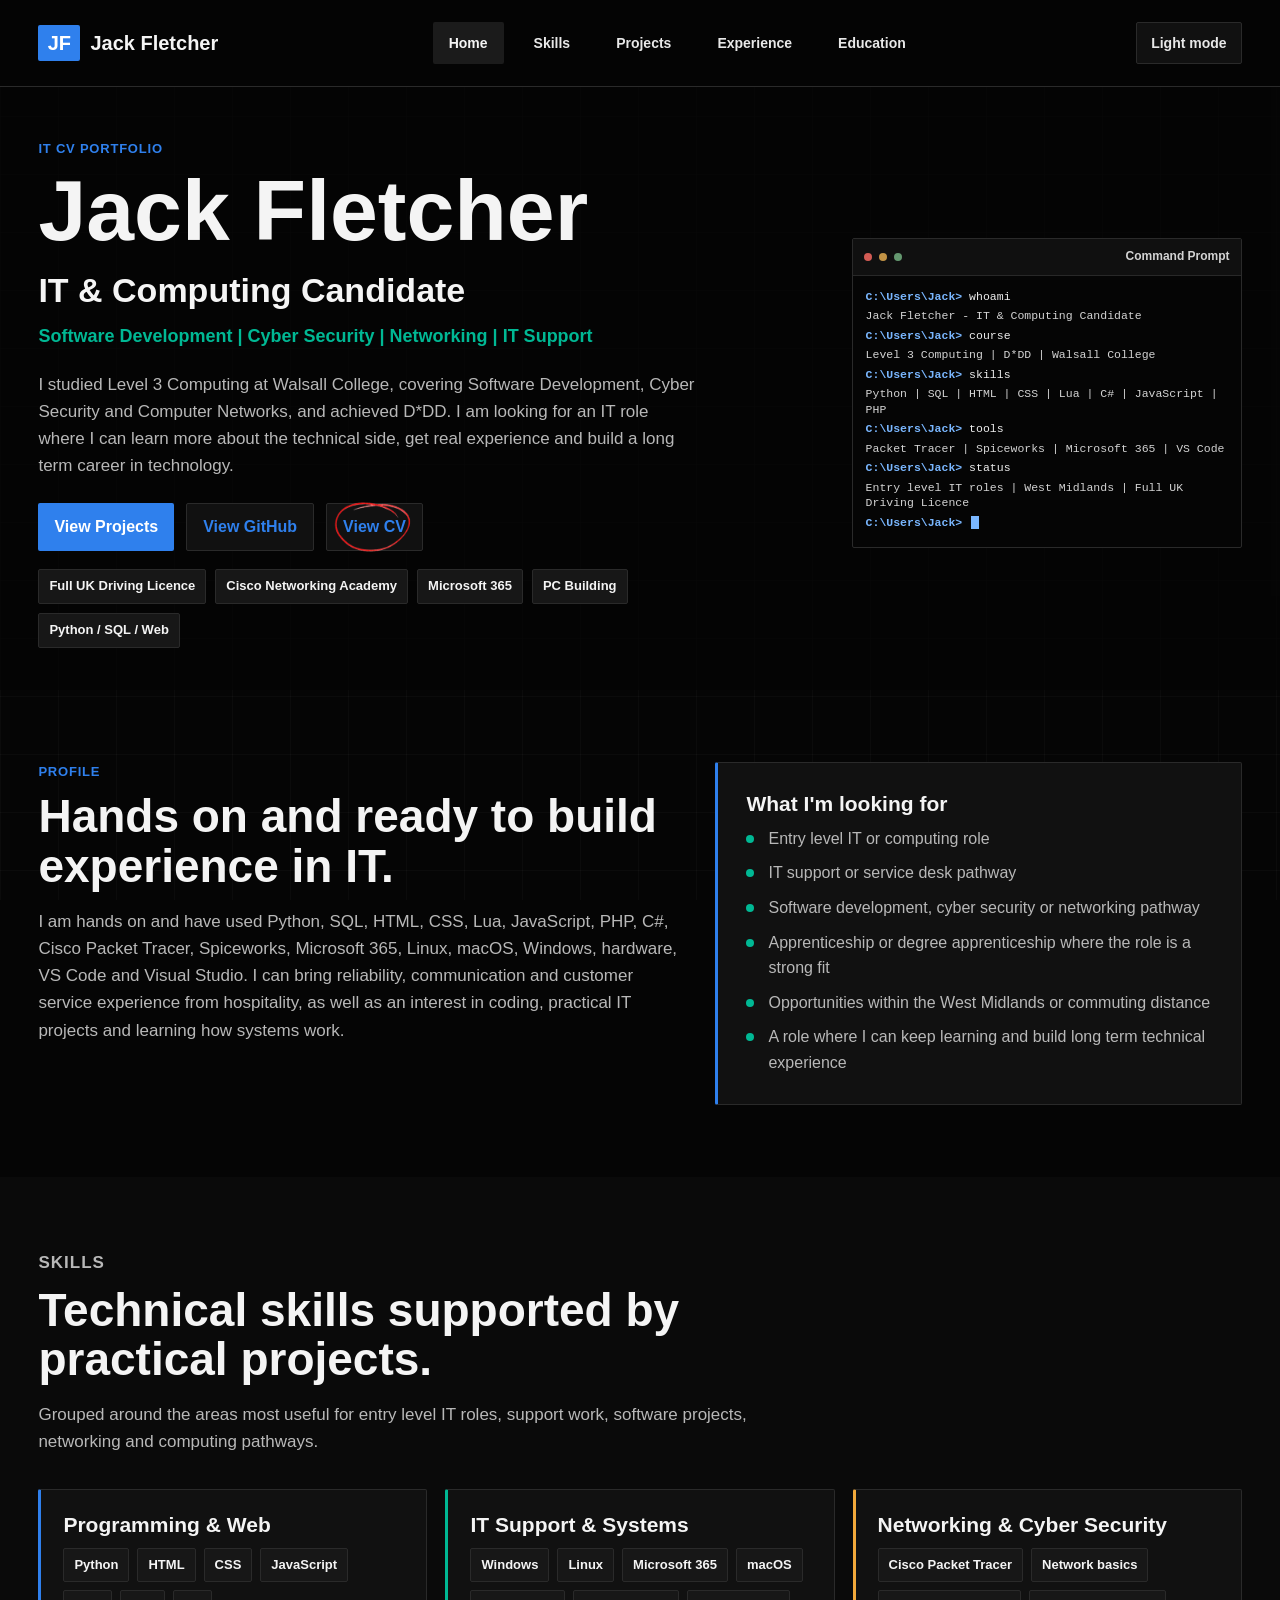
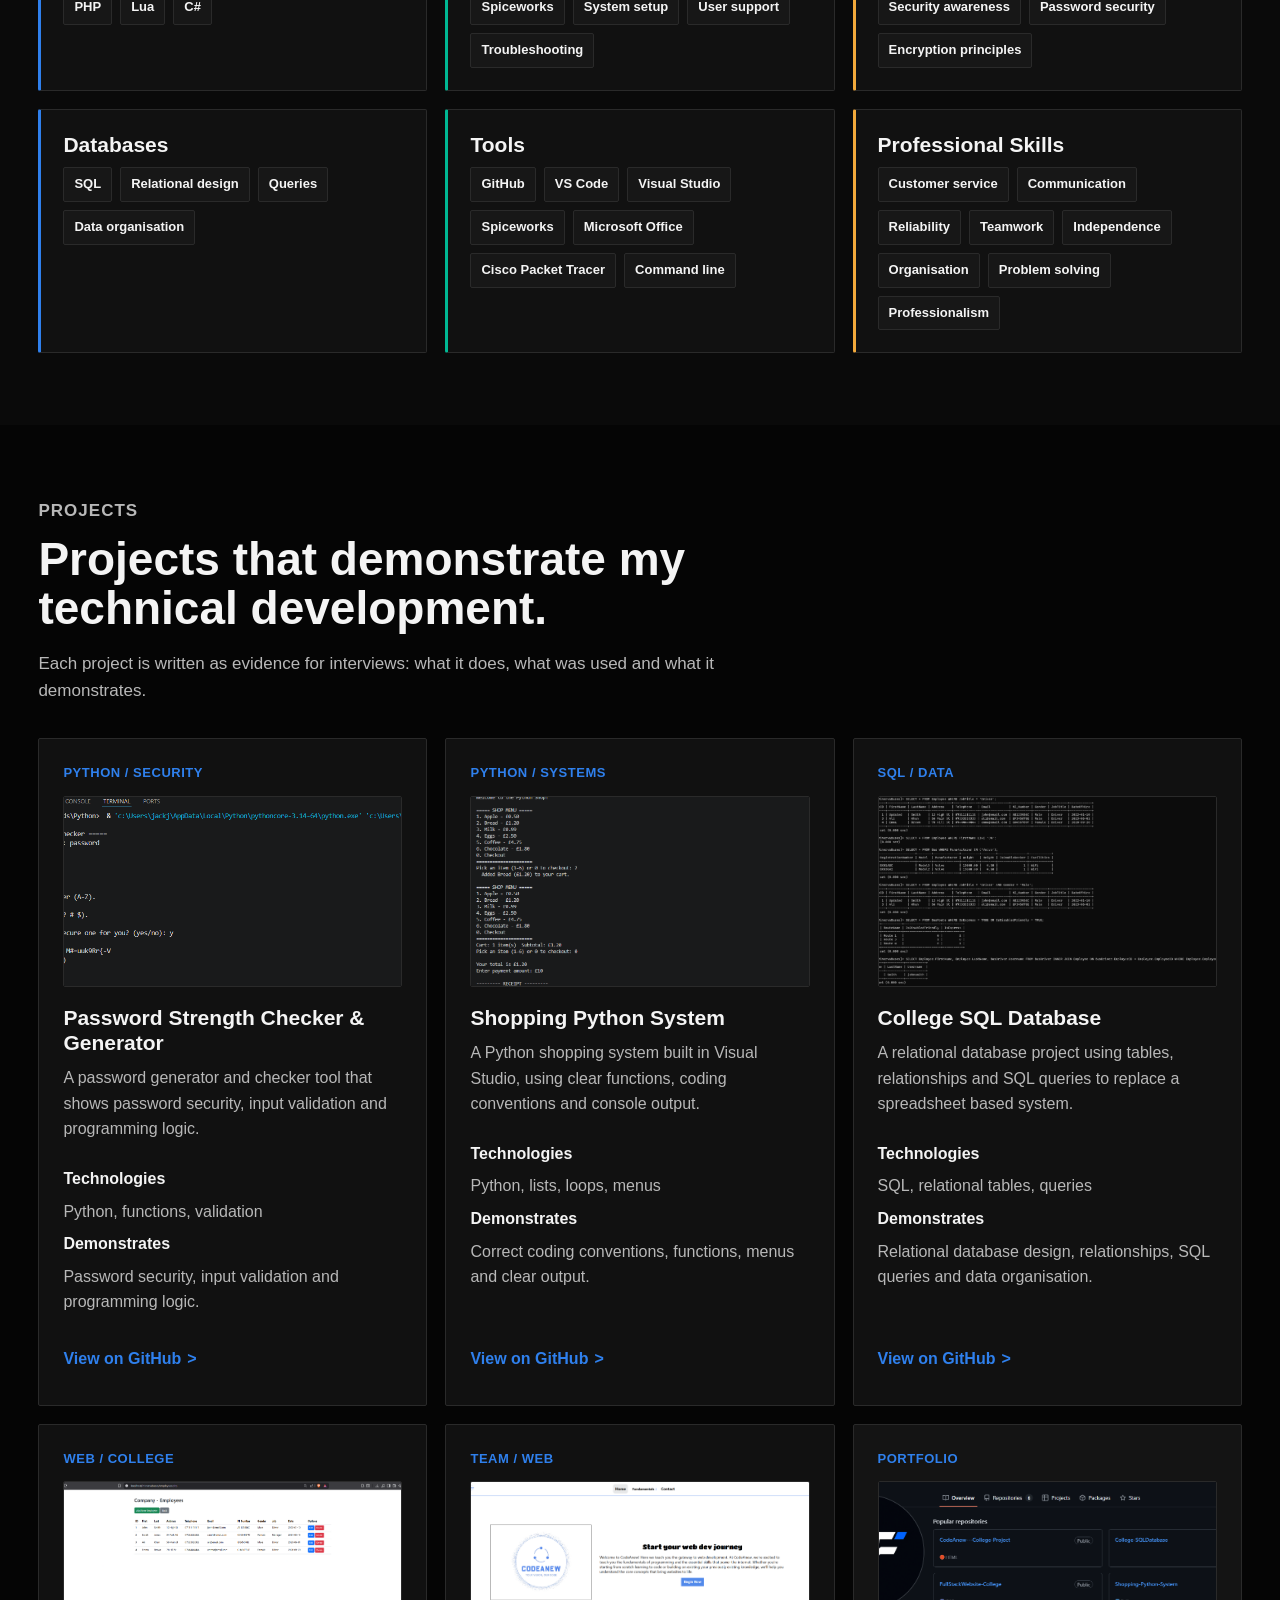
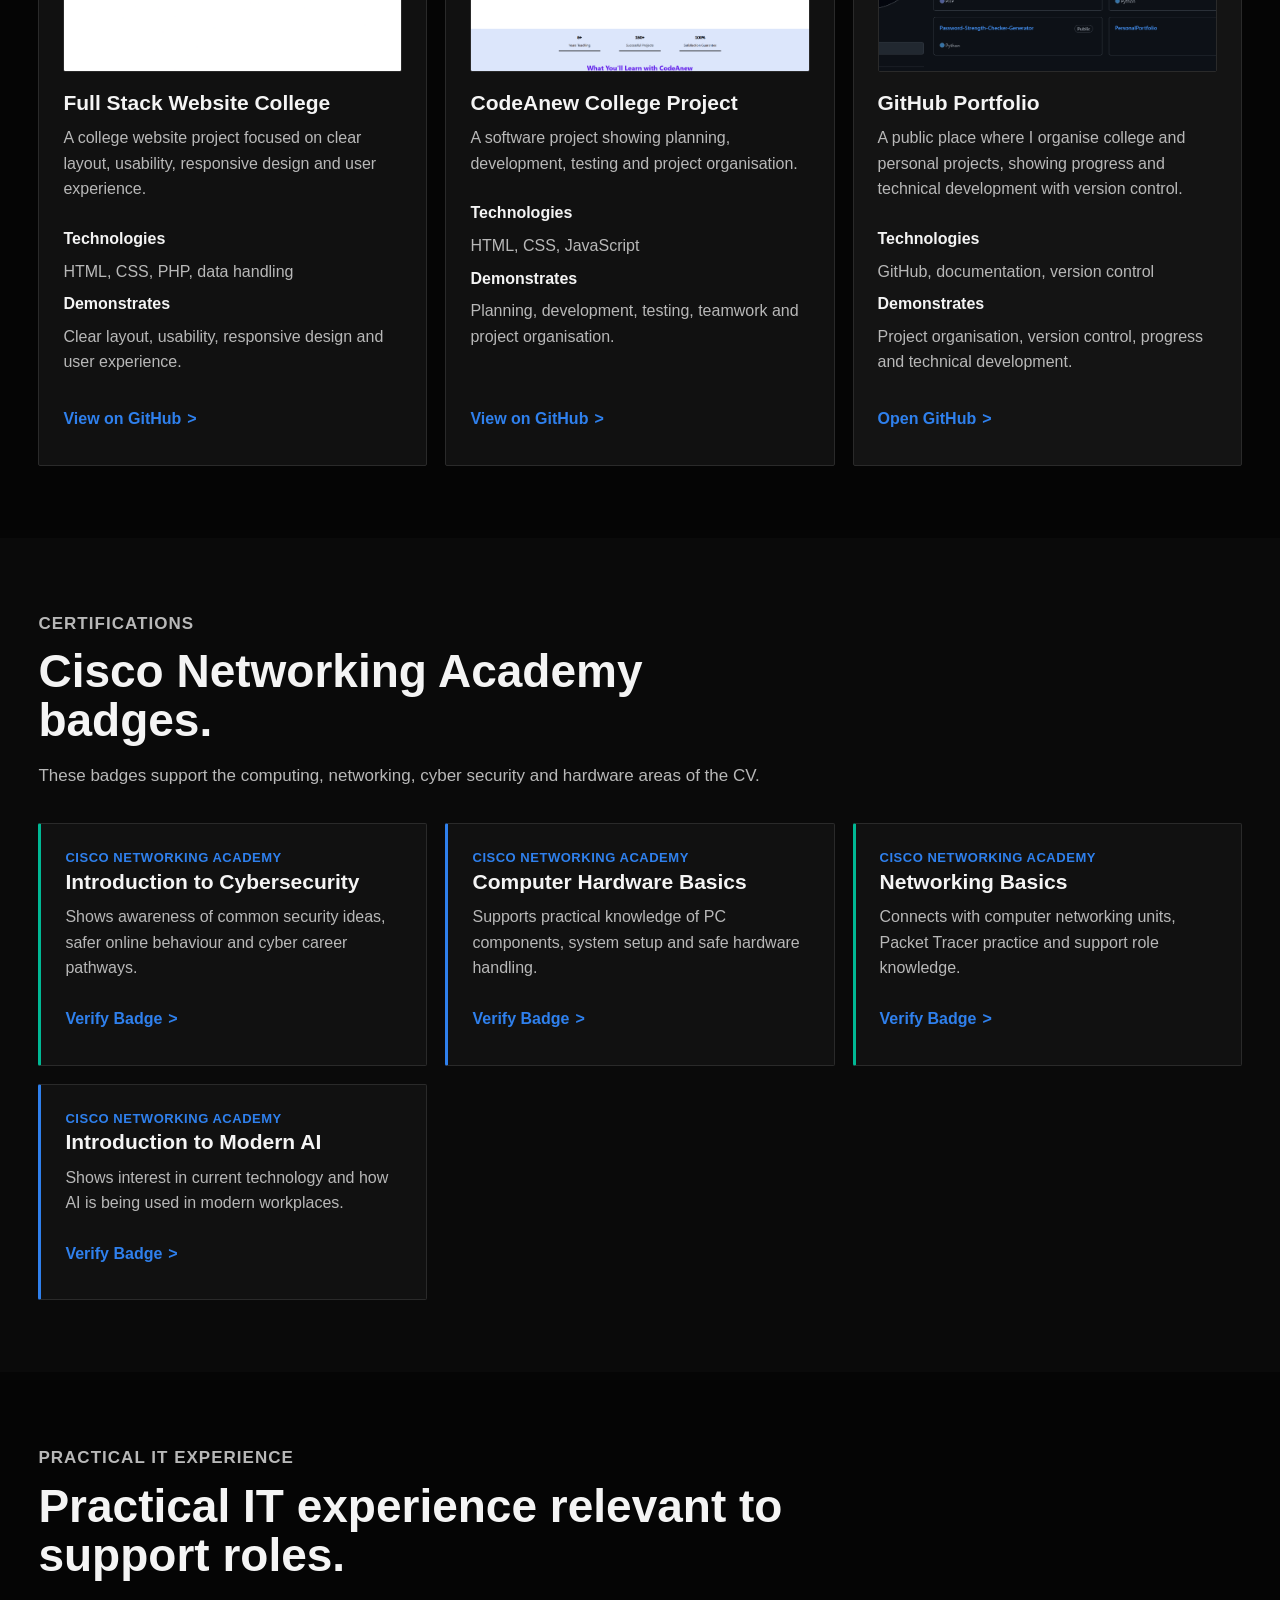
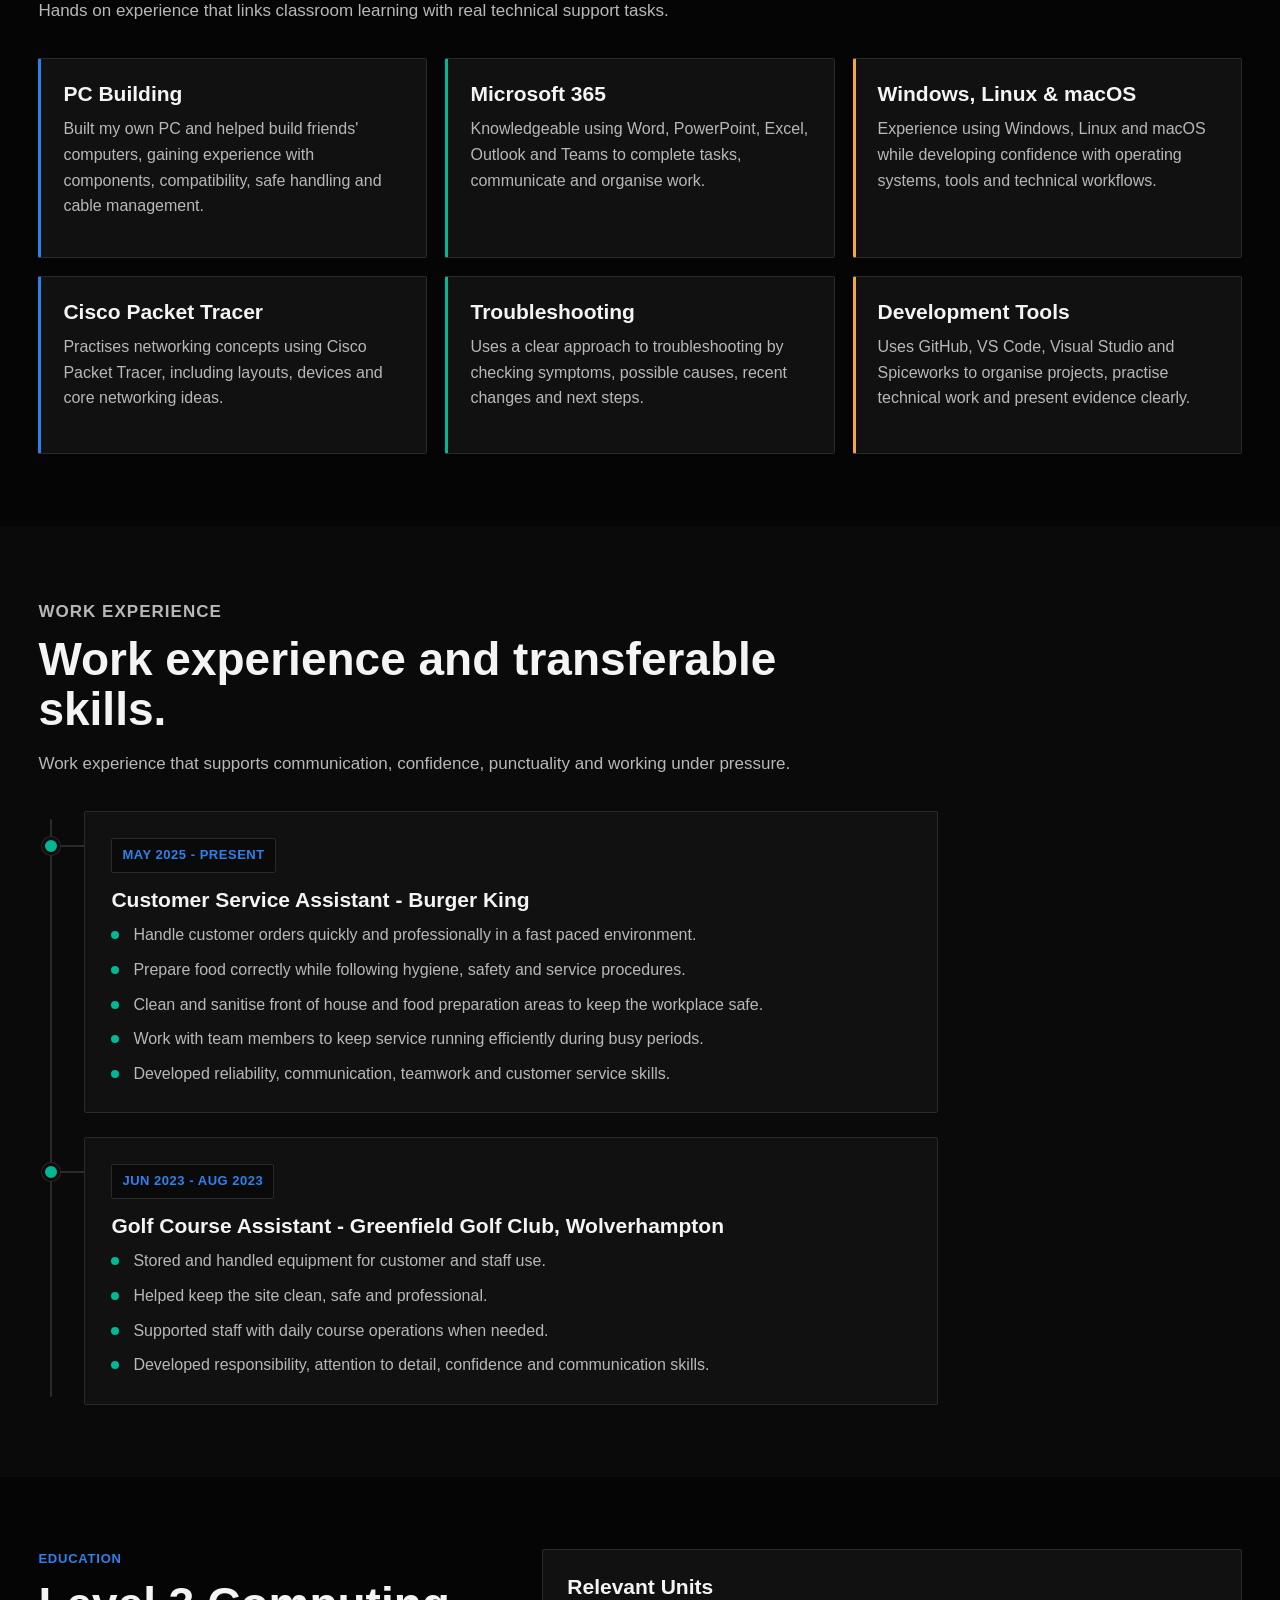
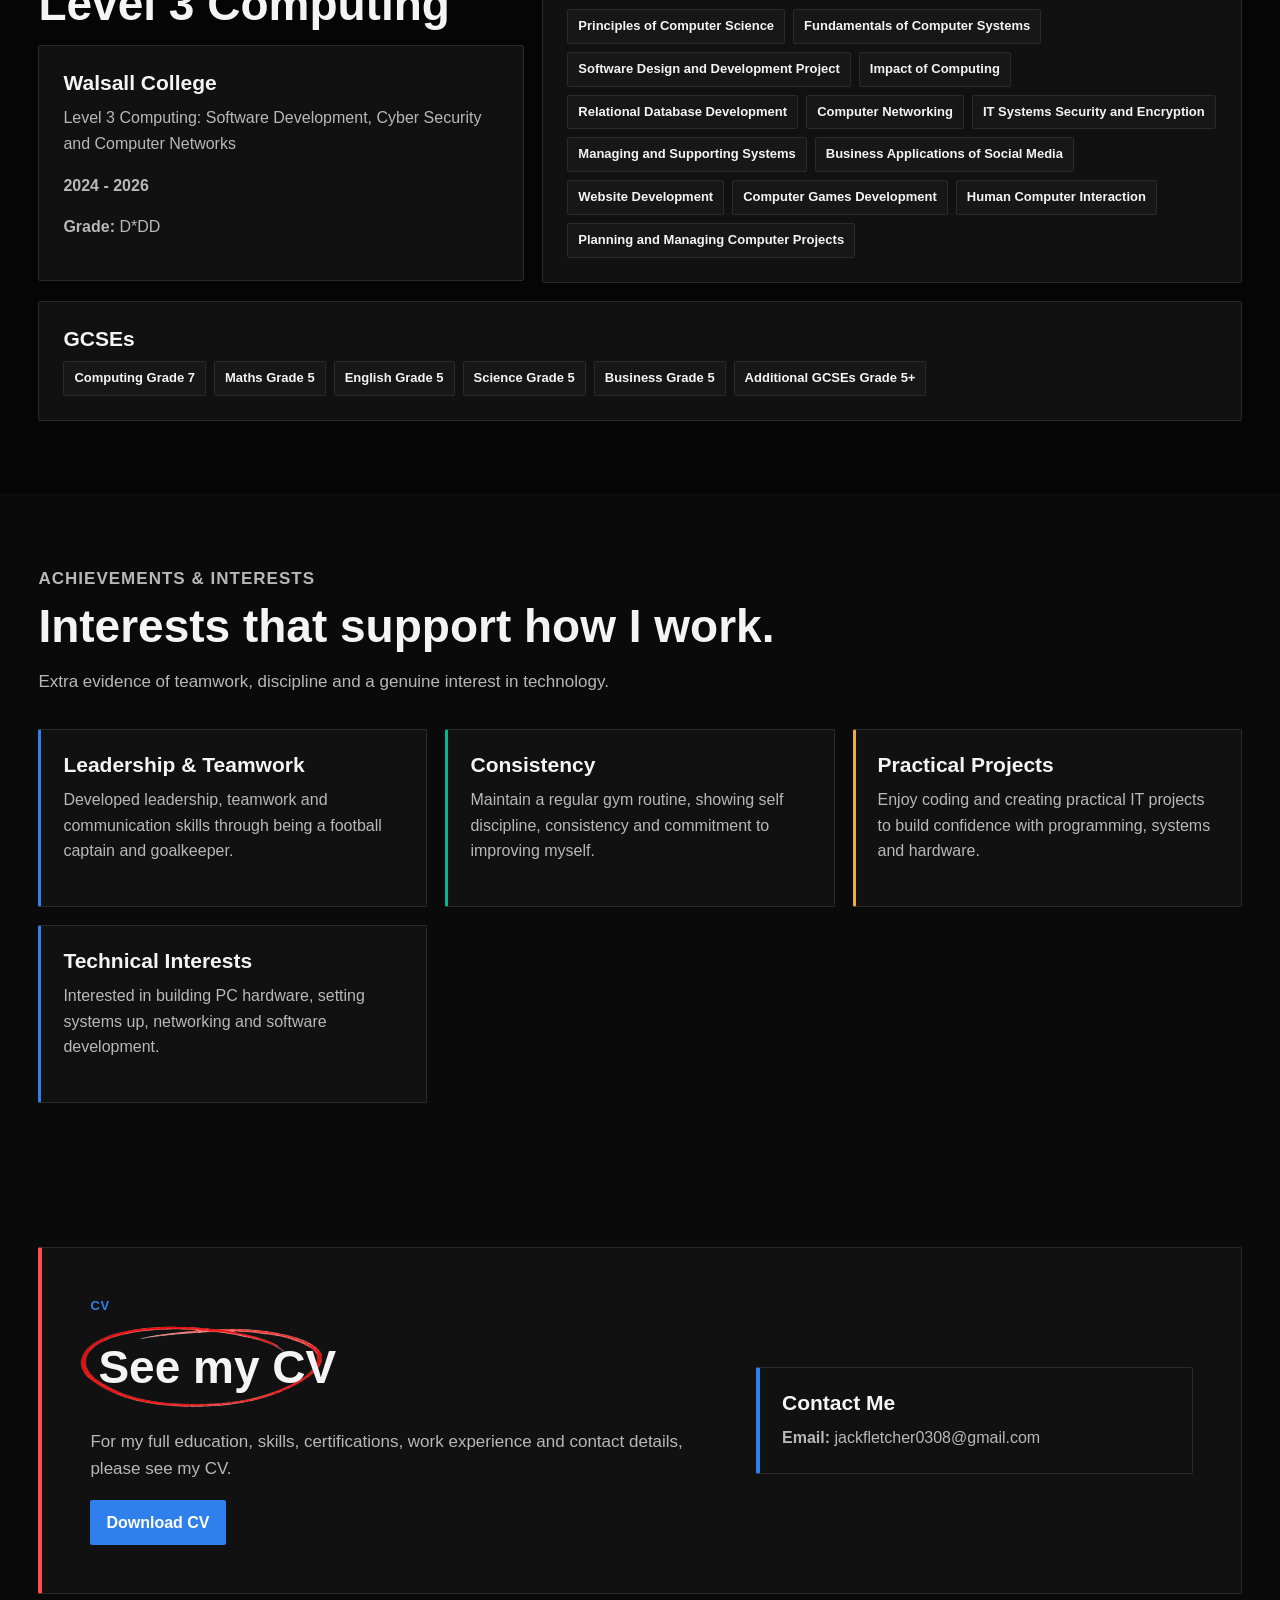
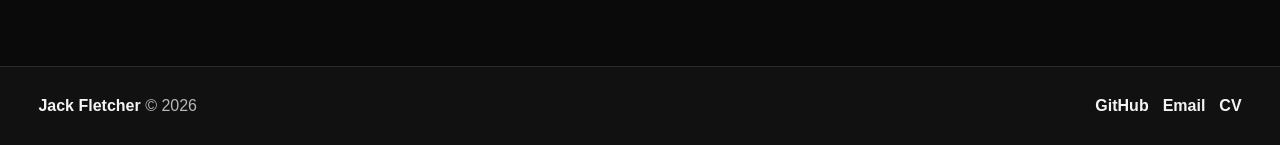
==== index.html @ ea963c99 "Add files via upload" ====
<!DOCTYPE html>
<html lang="en">

<head>
  <meta charset="UTF-8">
  <meta name="viewport" content="width=device-width, initial-scale=1.0">
  <title>Jack Fletcher | IT Portfolio</title>
  <meta name="description" content="Jack Fletcher's IT and computing portfolio for entry level IT, software development, cyber security, networking and support roles.">
  <meta name="author" content="Jack Fletcher">
  <link rel="canonical" href="https://jjackfletcher.github.io/portfolio/">
  <meta property="og:title" content="Jack Fletcher | IT Portfolio">
  <meta property="og:description" content="A clean IT portfolio for a Level 3 Computing student based near Walsall.">
  <meta property="og:type" content="website">
  <link rel="icon" href="assets/images/favicon.svg" type="image/svg+xml">
  <link rel="stylesheet" href="style.css?v=48">
</head>

<body>
  <header class="site-header">
    <div class="nav-shell">
      <a class="site-logo" href="#home" aria-label="Jack Fletcher portfolio home">
        <span class="logo-mark">JF</span>
        <span>Jack Fletcher</span>
      </a>

      <nav class="site-nav" aria-label="Main navigation">
        <ul id="nav-menu">
          <li><a href="#home">Home</a></li>
          <li><a href="#skills">Skills</a></li>
          <li><a href="#projects">Projects</a></li>
          <li><a href="#experience">Experience</a></li>
          <li><a href="#education">Education</a></li>
        </ul>
      </nav>

      <div class="nav-actions">
        <button class="theme-toggle" id="theme-button" type="button" aria-label="Switch to light mode">Light mode</button>
      </div>

      <button class="nav-toggle" id="mobile-button" type="button" aria-label="Open navigation menu" aria-controls="nav-menu" aria-expanded="false">
        <span></span>
        <span></span>
        <span></span>
      </button>
    </div>
  </header>

  <main>
    <section class="hero-section section-pad" id="home">
      <div class="page-shell hero-grid">
        <div class="hero-copy">
          <p class="eyebrow">IT CV Portfolio</p>
          <h1>Jack Fletcher</h1>
          <p class="hero-subtitle">IT & Computing Candidate</p>
          <p class="hero-line">Software Development | Cyber Security | Networking | IT Support</p>
          <p class="hero-intro">I studied Level 3 Computing at Walsall College, covering Software Development, Cyber Security and Computer Networks, and achieved D*DD. I am looking for an IT role where I can learn more about the technical side, get real experience and build a long term career in technology.</p>

          <div class="hero-actions" aria-label="Portfolio actions">
            <a class="primary-button" href="#projects">View Projects</a>
            <a class="secondary-button" href="https://github.com/jjackfletcher" target="_blank" rel="noopener noreferrer">View GitHub</a>
            <a class="secondary-button cv-hero-button" href="#cv">
              <span>View CV</span>
              <img class="cv-button-circle" src="assets/images/redcircleforcv.png" alt="" aria-hidden="true">
            </a>
          </div>

          <div class="hero-badges" aria-label="Key strengths">
            <span>Full UK Driving Licence</span>
            <span>Cisco Networking Academy</span>
            <span>Microsoft 365</span>
            <span>PC Building</span>
            <span>Python / SQL / Web</span>
          </div>
        </div>

        <aside class="terminal-card" aria-label="Command prompt profile summary">
          <div class="terminal-top">
            <span class="terminal-dot red"></span>
            <span class="terminal-dot amber"></span>
            <span class="terminal-dot green"></span>
            <span class="terminal-title">Command Prompt</span>
          </div>
          <div class="terminal-body">
            <p><span>C:\Users\Jack&gt;</span> whoami</p>
            <p class="terminal-output">Jack Fletcher - IT & Computing Candidate</p>
            <p><span>C:\Users\Jack&gt;</span> course</p>
            <p class="terminal-output">Level 3 Computing | D*DD | Walsall College</p>
            <p><span>C:\Users\Jack&gt;</span> skills</p>
            <p class="terminal-output">Python | SQL | HTML | CSS | Lua | C# | JavaScript | PHP</p>
            <p><span>C:\Users\Jack&gt;</span> tools</p>
            <p class="terminal-output">Packet Tracer | Spiceworks | Microsoft 365 | VS Code</p>
            <p><span>C:\Users\Jack&gt;</span> status</p>
            <p class="terminal-output">Entry level IT roles | West Midlands | Full UK Driving Licence</p>
            <p class="terminal-ready"><span>C:\Users\Jack&gt;</span> <i aria-hidden="true"></i></p>
          </div>
        </aside>
      </div>
    </section>

    <section class="section-pad" id="about">
      <div class="page-shell two-column">
        <div>
          <p class="section-kicker">Profile</p>
          <h2>Hands on and ready to build experience in IT.</h2>
          <p class="section-text">I am hands on and have used Python, SQL, HTML, CSS, Lua, JavaScript, PHP, C#, Cisco Packet Tracer, Spiceworks, Microsoft 365, Linux, macOS, Windows, hardware, VS Code and Visual Studio. I can bring reliability, communication and customer service experience from hospitality, as well as an interest in coding, practical IT projects and learning how systems work.</p>
        </div>

        <article class="feature-card">
          <h3>What I'm looking for</h3>
          <ul class="clean-list">
            <li>Entry level IT or computing role</li>
            <li>IT support or service desk pathway</li>
            <li>Software development, cyber security or networking pathway</li>
            <li>Apprenticeship or degree apprenticeship where the role is a strong fit</li>
            <li>Opportunities within the West Midlands or commuting distance</li>
            <li>A role where I can keep learning and build long term technical experience</li>
          </ul>
        </article>
      </div>
    </section>

    <section class="section-pad soft-section" id="skills">
      <div class="page-shell">
        <div class="section-heading">
          <p class="section-kicker">Skills</p>
          <h2>Technical skills supported by practical projects.</h2>
          <p>Grouped around the areas most useful for entry level IT roles, support work, software projects, networking and computing pathways.</p>
        </div>

        <div class="skills-grid">
          <article class="skill-card">
            <h3>Programming & Web</h3>
            <div class="chip-list">
              <span>Python</span>
              <span>HTML</span>
              <span>CSS</span>
              <span>JavaScript</span>
              <span>PHP</span>
              <span>Lua</span>
              <span>C#</span>
            </div>
          </article>

          <article class="skill-card">
            <h3>IT Support & Systems</h3>
            <div class="chip-list">
              <span>Windows</span>
              <span>Linux</span>
              <span>Microsoft 365</span>
              <span>macOS</span>
              <span>Spiceworks</span>
              <span>System setup</span>
              <span>User support</span>
              <span>Troubleshooting</span>
            </div>
          </article>

          <article class="skill-card">
            <h3>Networking & Cyber Security</h3>
            <div class="chip-list">
              <span>Cisco Packet Tracer</span>
              <span>Network basics</span>
              <span>Security awareness</span>
              <span>Password security</span>
              <span>Encryption principles</span>
            </div>
          </article>

          <article class="skill-card">
            <h3>Databases</h3>
            <div class="chip-list">
              <span>SQL</span>
              <span>Relational design</span>
              <span>Queries</span>
              <span>Data organisation</span>
            </div>
          </article>

          <article class="skill-card">
            <h3>Tools</h3>
            <div class="chip-list">
              <span>GitHub</span>
              <span>VS Code</span>
              <span>Visual Studio</span>
              <span>Spiceworks</span>
              <span>Microsoft Office</span>
              <span>Cisco Packet Tracer</span>
              <span>Command line</span>
            </div>
          </article>

          <article class="skill-card">
            <h3>Professional Skills</h3>
            <div class="chip-list">
              <span>Customer service</span>
              <span>Communication</span>
              <span>Reliability</span>
              <span>Teamwork</span>
              <span>Independence</span>
              <span>Organisation</span>
              <span>Problem solving</span>
              <span>Professionalism</span>
            </div>
          </article>
        </div>
      </div>
    </section>

    <section class="section-pad" id="projects">
      <div class="page-shell">
        <div class="section-heading">
          <p class="section-kicker">Projects</p>
          <h2>Projects that demonstrate my technical development.</h2>
          <p>Each project is written as evidence for interviews: what it does, what was used and what it demonstrates.</p>
        </div>

        <div class="projects-grid">
          <article class="project-card">
            <span class="project-tag">Python / Security</span>
            <div class="project-screenshot">
              <img src="assets/images/PythonPassword.png" alt="Screenshot of the password strength checker project" loading="lazy">
            </div>
            <h3>Password Strength Checker & Generator</h3>
            <p>A password generator and checker tool that shows password security, input validation and programming logic.</p>
            <dl>
              <dt>Technologies</dt>
              <dd>Python, functions, validation</dd>
              <dt>Demonstrates</dt>
              <dd>Password security, input validation and programming logic.</dd>
            </dl>
            <a class="text-button" href="https://github.com/jjackfletcher/Password-Strength-Checker-Generator" target="_blank" rel="noopener noreferrer">View on GitHub</a>
          </article>

          <article class="project-card">
            <span class="project-tag">Python / Systems</span>
            <div class="project-screenshot">
              <img src="assets/images/PythonShop.png" alt="Screenshot of the shopping Python system project" loading="lazy">
            </div>
            <h3>Shopping Python System</h3>
            <p>A Python shopping system built in Visual Studio, using clear functions, coding conventions and console output.</p>
            <dl>
              <dt>Technologies</dt>
              <dd>Python, lists, loops, menus</dd>
              <dt>Demonstrates</dt>
              <dd>Correct coding conventions, functions, menus and clear output.</dd>
            </dl>
            <a class="text-button" href="https://github.com/jjackfletcher/Shopping-Python-System" target="_blank" rel="noopener noreferrer">View on GitHub</a>
          </article>

          <article class="project-card">
            <span class="project-tag">SQL / Data</span>
            <div class="project-screenshot">
              <img src="assets/images/SQL.png" alt="Screenshot of the college SQL database project" loading="lazy">
            </div>
            <h3>College SQL Database</h3>
            <p>A relational database project using tables, relationships and SQL queries to replace a spreadsheet based system.</p>
            <dl>
              <dt>Technologies</dt>
              <dd>SQL, relational tables, queries</dd>
              <dt>Demonstrates</dt>
              <dd>Relational database design, relationships, SQL queries and data organisation.</dd>
            </dl>
            <a class="text-button" href="https://github.com/jjackfletcher/College-SQLDatabase" target="_blank" rel="noopener noreferrer">View on GitHub</a>
          </article>

          <article class="project-card">
            <span class="project-tag">Web / College</span>
            <div class="project-screenshot">
              <img src="assets/images/FullStack.png" alt="Screenshot of the full stack college website project" loading="lazy">
            </div>
            <h3>Full Stack Website College</h3>
            <p>A college website project focused on clear layout, usability, responsive design and user experience.</p>
            <dl>
              <dt>Technologies</dt>
              <dd>HTML, CSS, PHP, data handling</dd>
              <dt>Demonstrates</dt>
              <dd>Clear layout, usability, responsive design and user experience.</dd>
            </dl>
            <a class="text-button" href="https://github.com/jjackfletcher/FullStackWebsite-College" target="_blank" rel="noopener noreferrer">View on GitHub</a>
          </article>

          <article class="project-card">
            <span class="project-tag">Team / Web</span>
            <div class="project-screenshot">
              <img src="assets/images/Codeanew.png" alt="Screenshot of the CodeAnew college project" loading="lazy">
            </div>
            <h3>CodeAnew College Project</h3>
            <p>A software project showing planning, development, testing and project organisation.</p>
            <dl>
              <dt>Technologies</dt>
              <dd>HTML, CSS, JavaScript</dd>
              <dt>Demonstrates</dt>
              <dd>Planning, development, testing, teamwork and project organisation.</dd>
            </dl>
            <a class="text-button" href="https://github.com/jjackfletcher/CodeAnew---College-Project" target="_blank" rel="noopener noreferrer">View on GitHub</a>
          </article>

          <article class="project-card highlight-card">
            <span class="project-tag">Portfolio</span>
            <div class="project-screenshot">
              <img src="assets/images/Github.png" alt="Screenshot of the GitHub portfolio" loading="lazy">
            </div>
            <h3>GitHub Portfolio</h3>
            <p>A public place where I organise college and personal projects, showing progress and technical development with version control.</p>
            <dl>
              <dt>Technologies</dt>
              <dd>GitHub, documentation, version control</dd>
              <dt>Demonstrates</dt>
              <dd>Project organisation, version control, progress and technical development.</dd>
            </dl>
            <a class="text-button" href="https://github.com/jjackfletcher" target="_blank" rel="noopener noreferrer">Open GitHub</a>
          </article>
        </div>
      </div>
    </section>

    <section class="section-pad soft-section" id="certifications">
      <div class="page-shell">
        <div class="section-heading">
          <p class="section-kicker">Certifications</p>
          <h2>Cisco Networking Academy badges.</h2>
          <p>These badges support the computing, networking, cyber security and hardware areas of the CV.</p>
        </div>

        <div class="cert-grid">
          <article class="cert-card">
            <span class="cert-issuer">Cisco Networking Academy</span>
            <h3>Introduction to Cybersecurity</h3>
            <p>Shows awareness of common security ideas, safer online behaviour and cyber career pathways.</p>
            <a class="text-button" href="https://www.credly.com/badges/e8046e71-9f40-4b8e-9d9b-db63831d5b10/public_url" target="_blank" rel="noopener noreferrer">Verify Badge</a>
          </article>

          <article class="cert-card">
            <span class="cert-issuer">Cisco Networking Academy</span>
            <h3>Computer Hardware Basics</h3>
            <p>Supports practical knowledge of PC components, system setup and safe hardware handling.</p>
            <a class="text-button" href="https://www.credly.com/badges/70487726-dcf8-4fdb-9d24-fbecfe268307/public_url" target="_blank" rel="noopener noreferrer">Verify Badge</a>
          </article>

          <article class="cert-card">
            <span class="cert-issuer">Cisco Networking Academy</span>
            <h3>Networking Basics</h3>
            <p>Connects with computer networking units, Packet Tracer practice and support role knowledge.</p>
            <a class="text-button" href="https://www.credly.com/badges/4c1a0545-a569-4350-8dda-ae72556a1b6c/public_url" target="_blank" rel="noopener noreferrer">Verify Badge</a>
          </article>

          <article class="cert-card">
            <span class="cert-issuer">Cisco Networking Academy</span>
            <h3>Introduction to Modern AI</h3>
            <p>Shows interest in current technology and how AI is being used in modern workplaces.</p>
            <a class="text-button" href="https://www.credly.com/badges/8a88d185-73d3-427b-bd43-7c8fc8f0b303/public_url" target="_blank" rel="noopener noreferrer">Verify Badge</a>
          </article>
        </div>
      </div>
    </section>

    <section class="section-pad" id="practical">
      <div class="page-shell">
        <div class="section-heading">
          <p class="section-kicker">Practical IT Experience</p>
          <h2>Practical IT experience relevant to support roles.</h2>
          <p>Hands on experience that links classroom learning with real technical support tasks.</p>
        </div>

        <div class="practical-grid">
          <article class="practical-card">
            <h3>PC Building</h3>
            <p>Built my own PC and helped build friends' computers, gaining experience with components, compatibility, safe handling and cable management.</p>
          </article>

          <article class="practical-card">
            <h3>Microsoft 365</h3>
            <p>Knowledgeable using Word, PowerPoint, Excel, Outlook and Teams to complete tasks, communicate and organise work.</p>
          </article>

          <article class="practical-card">
            <h3>Windows, Linux & macOS</h3>
            <p>Experience using Windows, Linux and macOS while developing confidence with operating systems, tools and technical workflows.</p>
          </article>

          <article class="practical-card">
            <h3>Cisco Packet Tracer</h3>
            <p>Practises networking concepts using Cisco Packet Tracer, including layouts, devices and core networking ideas.</p>
          </article>

          <article class="practical-card">
            <h3>Troubleshooting</h3>
            <p>Uses a clear approach to troubleshooting by checking symptoms, possible causes, recent changes and next steps.</p>
          </article>

          <article class="practical-card">
            <h3>Development Tools</h3>
            <p>Uses GitHub, VS Code, Visual Studio and Spiceworks to organise projects, practise technical work and present evidence clearly.</p>
          </article>
        </div>
      </div>
    </section>

    <section class="section-pad soft-section" id="experience">
      <div class="page-shell">
        <div class="section-heading">
          <p class="section-kicker">Work Experience</p>
          <h2>Work experience and transferable skills.</h2>
          <p>Work experience that supports communication, confidence, punctuality and working under pressure.</p>
        </div>

        <div class="experience-timeline">
          <article class="timeline-item">
            <span class="timeline-marker" aria-hidden="true"></span>
            <div class="timeline-card">
              <p class="timeline-date">May 2025 - Present</p>
              <h3>Customer Service Assistant - Burger King</h3>
              <ul class="clean-list">
                <li>Handle customer orders quickly and professionally in a fast paced environment.</li>
                <li>Prepare food correctly while following hygiene, safety and service procedures.</li>
                <li>Clean and sanitise front of house and food preparation areas to keep the workplace safe.</li>
                <li>Work with team members to keep service running efficiently during busy periods.</li>
                <li>Developed reliability, communication, teamwork and customer service skills.</li>
              </ul>
            </div>
          </article>

          <article class="timeline-item">
            <span class="timeline-marker" aria-hidden="true"></span>
            <div class="timeline-card">
              <p class="timeline-date">Jun 2023 - Aug 2023</p>
              <h3>Golf Course Assistant - Greenfield Golf Club, Wolverhampton</h3>
              <ul class="clean-list">
                <li>Stored and handled equipment for customer and staff use.</li>
                <li>Helped keep the site clean, safe and professional.</li>
                <li>Supported staff with daily course operations when needed.</li>
                <li>Developed responsibility, attention to detail, confidence and communication skills.</li>
              </ul>
            </div>
          </article>
        </div>
      </div>
    </section>

    <section class="section-pad" id="education">
      <div class="page-shell education-grid">
        <div>
          <p class="section-kicker">Education</p>
          <h2>Level 3 Computing</h2>
          <article class="education-card">
            <h3>Walsall College</h3>
            <p>Level 3 Computing: Software Development, Cyber Security and Computer Networks</p>
            <p><strong>2024 - 2026</strong></p>
            <p><strong>Grade:</strong> D*DD</p>
          </article>
        </div>

        <div class="education-card">
          <h3>Relevant Units</h3>
          <div class="unit-grid">
            <span>Principles of Computer Science</span>
            <span>Fundamentals of Computer Systems</span>
            <span>Software Design and Development Project</span>
            <span>Impact of Computing</span>
            <span>Relational Database Development</span>
            <span>Computer Networking</span>
            <span>IT Systems Security and Encryption</span>
            <span>Managing and Supporting Systems</span>
            <span>Business Applications of Social Media</span>
            <span>Website Development</span>
            <span>Computer Games Development</span>
            <span>Human Computer Interaction</span>
            <span>Planning and Managing Computer Projects</span>
          </div>
        </div>

        <div class="education-card gcse-card">
          <h3>GCSEs</h3>
          <div class="gcse-list">
            <span>Computing Grade 7</span>
            <span>Maths Grade 5</span>
            <span>English Grade 5</span>
            <span>Science Grade 5</span>
            <span>Business Grade 5</span>
            <span>Additional GCSEs Grade 5+</span>
          </div>
        </div>
      </div>
    </section>

    <section class="section-pad soft-section" id="achievements">
      <div class="page-shell">
        <div class="section-heading">
          <p class="section-kicker">Achievements & Interests</p>
          <h2>Interests that support how I work.</h2>
          <p>Extra evidence of teamwork, discipline and a genuine interest in technology.</p>
        </div>

        <div class="practical-grid">
          <article class="practical-card">
            <h3>Leadership & Teamwork</h3>
            <p>Developed leadership, teamwork and communication skills through being a football captain and goalkeeper.</p>
          </article>

          <article class="practical-card">
            <h3>Consistency</h3>
            <p>Maintain a regular gym routine, showing self discipline, consistency and commitment to improving myself.</p>
          </article>

          <article class="practical-card">
            <h3>Practical Projects</h3>
            <p>Enjoy coding and creating practical IT projects to build confidence with programming, systems and hardware.</p>
          </article>

          <article class="practical-card">
            <h3>Technical Interests</h3>
            <p>Interested in building PC hardware, setting systems up, networking and software development.</p>
          </article>
        </div>
      </div>
    </section>

    <section class="section-pad cv-section" id="cv">
      <div class="page-shell cv-panel">
        <div>
          <p class="section-kicker">CV</p>
          <div class="cv-scribble-wrap">
            <h2>See my CV</h2>
            <img class="scribble-circle" src="assets/images/redcircleforcv.png" alt="" aria-hidden="true">
          </div>
          <p class="section-text">For my full education, skills, certifications, work experience and contact details, please see my CV.</p>
          <a class="primary-button" href="assets/Jack-Fletcher-CV.pdf" target="_blank" rel="noopener noreferrer">Download CV</a>
        </div>

        <div class="cv-note">
          <h3>Contact Me</h3>
          <p><strong>Email:</strong> <a href="mailto:jackfletcher0308@gmail.com">jackfletcher0308@gmail.com</a></p>
        </div>
      </div>
    </section>
  </main>

  <footer class="site-footer">
    <div class="page-shell footer-grid">
      <p><strong>Jack Fletcher</strong> &copy; <span id="current-year"></span></p>
      <div class="footer-links">
        <a href="https://github.com/jjackfletcher" target="_blank" rel="noopener noreferrer">GitHub</a>
        <a href="mailto:jackfletcher0308@gmail.com">Email</a>
        <a href="assets/Jack-Fletcher-CV.pdf" target="_blank" rel="noopener noreferrer">CV</a>
      </div>
    </div>
  </footer>
  <script src="script.js?v=43"></script>
</body>

</html>
---- style.css ----
:root {
  --background: #050505;
  --surface: #111111;
  --surface-soft: #0a0a0a;
  --small-bg: #171717;
  --primary: #2f80ed;
  --primary-dark: #f5f5f5;
  --accent: #00b894;
  --warm: #f2a93b;
  --text: #f4f4f4;
  --muted: #b8b8b8;
  --nav-text: #e8e8e8;
  --border: #2a2a2a;
  --terminal: #050505;
  --terminal-line: #282828;
  --terminal-top: #101010;
  --terminal-text: #eeeeee;
  --terminal-prompt: #7ab7ff;
  --terminal-output: #d3d3d3;
  --header-bg: rgba(5, 5, 5, 0.95);
  --hero-section-bg: rgba(5, 5, 5, 0.82);
  --cv-bg: #0a0a0a;
  --highlight-bg: #141414;
  --button-text: #ffffff;
  --button-bg: #2f80ed;
  --button-hover: #1f6fd6;
  --nav-hover-bg: #1b1b1b;
  --grid-line: rgba(255, 255, 255, 0.045);
  --scribble: #ff4d4d;
  --focus-ring: rgba(47, 128, 237, 0.45);
}

body.light-mode {
  --background: #f6f6f6;
  --surface: #ffffff;
  --surface-soft: #eeeeee;
  --small-bg: #f2f2f2;
  --primary: #0b63ce;
  --primary-dark: #111111;
  --accent: #087f73;
  --warm: #a35b00;
  --text: #111111;
  --muted: #4d4d4d;
  --nav-text: #222222;
  --border: #d0d0d0;
  --terminal: #080808;
  --terminal-line: #2b2b2b;
  --terminal-top: #111111;
  --terminal-text: #f2f2f2;
  --terminal-prompt: #8ec5ff;
  --terminal-output: #dddddd;
  --header-bg: rgba(246, 246, 246, 0.94);
  --hero-section-bg: rgba(255, 255, 255, 0.82);
  --cv-bg: #eeeeee;
  --highlight-bg: #f8f8f8;
  --button-text: #ffffff;
  --button-bg: #0b63ce;
  --button-hover: #074faa;
  --nav-hover-bg: #e6e6e6;
  --grid-line: rgba(0, 0, 0, 0.055);
  --scribble: #dc2626;
  --focus-ring: rgba(11, 99, 206, 0.34);
}

* {
  box-sizing: border-box;
}

html {
  scroll-padding-top: 96px;
  scroll-behavior: smooth;
}

body {
  position: relative;
  min-height: 100vh;
  margin: 0;
  color: var(--text);
  background: var(--background);
  font-family: Arial, Helvetica, sans-serif;
  line-height: 1.6;
}

body::before {
  position: fixed;
  inset: 0;
  z-index: 0;
  pointer-events: none;
  background:
    linear-gradient(var(--grid-line) 1px, transparent 1px),
    linear-gradient(90deg, var(--grid-line) 1px, transparent 1px);
  background-position: 0 0;
  background-size: 58px 58px;
  opacity: 0.65;
  filter: blur(0.2px);
  content: "";
}

.site-header,
main,
.site-footer {
  position: relative;
  z-index: 1;
}

main,
.site-footer {
  background: transparent;
}

body.menu-open {
  overflow: hidden;
}

a {
  color: inherit;
  text-decoration: none;
}

a:hover {
  color: var(--primary);
}

a:focus-visible,
button:focus-visible {
  outline: 3px solid var(--focus-ring);
  outline-offset: 3px;
}

img {
  max-width: 100%;
}

.page-shell,
.nav-shell {
  width: min(1240px, 94vw);
  margin: 0 auto;
}

.section-pad {
  padding: 72px 0;
}

main section[id] {
  scroll-margin-top: 100px;
}

.soft-section {
  background: var(--surface-soft);
}

.section-kicker,
.eyebrow {
  margin: 0 0 10px;
  color: var(--primary);
  font-size: 13px;
  font-weight: 800;
  letter-spacing: 0.06em;
  text-transform: uppercase;
}

h1,
h2,
h3,
p {
  margin-top: 0;
}

h1 {
  margin-bottom: 12px;
  font-size: clamp(48px, 8vw, 86px);
  line-height: 0.95;
  letter-spacing: 0;
}

h2 {
  margin-bottom: 16px;
  font-size: clamp(30px, 4vw, 46px);
  line-height: 1.08;
  letter-spacing: 0;
}

h3 {
  margin-bottom: 10px;
  font-size: 21px;
  line-height: 1.2;
  letter-spacing: 0;
}

.section-text,
.section-heading p,
.hero-intro {
  color: var(--muted);
  font-size: 17px;
}

.section-heading {
  max-width: 760px;
  margin-bottom: 34px;
}

.site-header {
  position: sticky;
  top: 0;
  z-index: 1000;
  border-bottom: 1px solid var(--border);
  background: var(--header-bg);
}

.nav-shell {
  display: flex;
  align-items: center;
  justify-content: space-between;
  gap: 42px;
  min-height: 86px;
}

.nav-actions {
  display: flex;
  align-items: center;
  gap: 10px;
}

.site-logo {
  display: inline-flex;
  align-items: center;
  gap: 10px;
  color: var(--text);
  font-size: 20px;
  font-weight: 900;
  white-space: nowrap;
}

.logo-mark {
  display: inline-flex;
  align-items: center;
  justify-content: center;
  width: 42px;
  height: 36px;
  border-radius: 2px;
  color: var(--button-text);
  background: var(--primary);
  box-shadow: none;
}

.theme-toggle {
  min-height: 42px;
  padding: 9px 14px;
  border: 1px solid var(--border);
  border-radius: 2px;
  color: var(--nav-text);
  background: var(--surface);
  font: inherit;
  font-size: 14px;
  font-weight: 800;
  cursor: pointer;
}

.theme-toggle:hover {
  color: var(--primary-dark);
  background: var(--nav-hover-bg);
}

.site-nav ul {
  display: flex;
  align-items: center;
  gap: 14px;
  padding: 0;
  margin: 0;
  list-style: none;
}

.site-nav a {
  display: inline-flex;
  align-items: center;
  min-height: 42px;
  padding: 9px 16px;
  border-radius: 2px;
  color: var(--nav-text);
  font-size: 14px;
  font-weight: 800;
}

.site-nav a:hover,
.site-nav a.active {
  color: var(--primary-dark);
  background: var(--nav-hover-bg);
}

.primary-button,
.secondary-button,
.text-button {
  display: inline-flex;
  align-items: center;
  justify-content: center;
  min-height: 42px;
  border-radius: 2px;
  font-weight: 900;
  transition: background 160ms ease, border-color 160ms ease, color 160ms ease;
}

.primary-button {
  padding: 10px 16px;
  color: var(--button-text);
  background: var(--button-bg);
  box-shadow: none;
}

.primary-button:hover {
  color: var(--button-text);
  background: var(--button-hover);
  box-shadow: none;
}

.secondary-button {
  padding: 10px 16px;
  border: 1px solid var(--border);
  color: var(--primary);
  background: var(--surface);
}

.secondary-button:hover {
  border-color: var(--accent);
  color: var(--primary-dark);
  background: var(--small-bg);
}

.nav-toggle {
  display: none;
  width: 44px;
  height: 42px;
  border: 1px solid var(--border);
  border-radius: 2px;
  background: var(--surface);
  cursor: pointer;
}

.nav-toggle span {
  display: block;
  width: 22px;
  height: 2px;
  margin: 5px auto;
  background: var(--text);
}

.hero-section {
  position: relative;
  overflow: hidden;
  background: var(--hero-section-bg);
}

.hero-section.section-pad {
  padding: 52px 0 42px;
}

.hero-grid {
  display: grid;
  grid-template-columns: minmax(0, 1.25fr) minmax(260px, 0.65fr);
  gap: 34px;
  align-items: center;
}

.hero-copy {
  max-width: 700px;
}

.hero-subtitle {
  margin-bottom: 4px;
  color: var(--primary-dark);
  font-size: clamp(24px, 3vw, 34px);
  font-weight: 900;
}

.hero-line {
  margin-bottom: 20px;
  color: var(--accent);
  font-size: 18px;
  font-weight: 900;
}

.hero-intro {
  max-width: 660px;
  margin-bottom: 24px;
}

.hero-actions {
  display: flex;
  flex-wrap: wrap;
  gap: 12px;
  margin-bottom: 18px;
}

.cv-hero-button {
  position: relative;
  overflow: visible;
}

.cv-hero-button span {
  position: relative;
  z-index: 1;
}

.cv-button-circle {
  position: absolute;
  inset: -21px -28px;
  width: calc(100% + 56px);
  height: calc(100% + 42px);
  pointer-events: none;
  object-fit: fill;
  transform: translate(25px, -2px);
}
.hero-badges {
  display: flex;
  flex-wrap: wrap;
  gap: 9px;
}

.hero-badges span,
.chip-list span,
.unit-grid span,
.gcse-list span {
  display: inline-flex;
  align-items: center;
  min-height: 32px;
  padding: 6px 10px;
  border: 1px solid var(--border);
  border-radius: 2px;
  color: var(--text);
  background: var(--small-bg);
  font-size: 13px;
  font-weight: 800;
}

.terminal-card {
  overflow: hidden;
  border: 1px solid var(--border);
  border-radius: 2px;
  background: var(--terminal);
  max-width: 390px;
  justify-self: end;
  box-shadow: none;
}

.terminal-top {
  display: flex;
  align-items: center;
  gap: 7px;
  padding: 8px 11px;
  border-bottom: 1px solid var(--terminal-line);
  background: var(--terminal-top);
}

.terminal-dot {
  width: 8px;
  height: 8px;
  border-radius: 50%;
}

.terminal-dot.red {
  background: #d35b54;
}

.terminal-dot.amber {
  background: #c29345;
}

.terminal-dot.green {
  background: #64986f;
}

.terminal-title {
  margin-left: auto;
  color: var(--terminal-output);
  font-size: 12px;
  font-weight: 800;
}

.terminal-body {
  padding: 13px;
  color: var(--terminal-text);
  font-family: Consolas, "Courier New", monospace;
  font-size: 11.5px;
  line-height: 1.35;
}

.terminal-body p {
  margin: 0 0 4px;
}

.terminal-body span {
  color: var(--terminal-prompt);
  font-weight: 800;
}

.terminal-output {
  color: var(--terminal-output);
  margin-bottom: 7px;
}

.terminal-ready {
  margin-top: 10px;
}

.terminal-ready i {
  display: inline-block;
  width: 8px;
  height: 13px;
  margin-left: 2px;
  vertical-align: -3px;
  background: var(--terminal-prompt);
  animation: cursor-blink 1s steps(1) infinite;
}

@keyframes cursor-blink {
  50% {
    opacity: 0;
  }
}

.two-column {
  display: grid;
  grid-template-columns: minmax(0, 1.1fr) minmax(320px, 0.9fr);
  gap: 34px;
  align-items: start;
}

.feature-card,
.skill-card,
.project-card,
.cert-card,
.practical-card,
.timeline-card,
.education-card,
.cv-panel,
.cv-note {
  border: 1px solid var(--border);
  border-radius: 2px;
  background: var(--surface);
  box-shadow: none;
}

.feature-card {
  padding: 28px;
  border-left: 3px solid var(--primary);
}

.clean-list {
  display: grid;
  gap: 9px;
  padding: 0;
  margin: 0;
  list-style: none;
}

.clean-list li {
  position: relative;
  padding-left: 22px;
  color: var(--muted);
}

.clean-list li::before {
  position: absolute;
  left: 0;
  top: 9px;
  width: 8px;
  height: 8px;
  border-radius: 50%;
  background: var(--accent);
  content: "";
}

.skills-grid,
.practical-grid {
  display: grid;
  grid-template-columns: repeat(3, minmax(0, 1fr));
  gap: 18px;
}

.skill-card,
.practical-card {
  padding: 22px;
  border-left: 3px solid var(--primary);
}

.skill-card:nth-child(3n+1),
.practical-card:nth-child(3n+1) {
  border-left-color: var(--primary);
}

.skill-card:nth-child(3n+2),
.practical-card:nth-child(3n+2) {
  border-left-color: var(--accent);
}

.skill-card:nth-child(3n+3),
.practical-card:nth-child(3n+3) {
  border-left-color: var(--warm);
}

.chip-list {
  display: flex;
  flex-wrap: wrap;
  gap: 8px;
}

.projects-grid,
.cert-grid {
  display: grid;
  grid-template-columns: repeat(3, minmax(0, 1fr));
  gap: 18px;
}

.project-card,
.cert-card {
  display: flex;
  flex-direction: column;
  padding: 24px;
}

.project-screenshot {
  display: flex;
  align-items: center;
  justify-content: center;
  aspect-ratio: 16 / 9;
  min-height: 0;
  padding: 0;
  margin: 12px 0 18px;
  overflow: hidden;
  border: 1px solid var(--border);
  border-radius: 2px;
  background: var(--terminal);
}

.project-screenshot img {
  width: 100%;
  height: 100%;
  object-fit: cover;
  object-position: top center;
  display: block;
}

.highlight-card {
  background: var(--highlight-bg);
}

.project-tag,
.cert-issuer,
.timeline-date {
  color: var(--primary);
  font-size: 13px;
  font-weight: 900;
  text-transform: uppercase;
  letter-spacing: 0.04em;
}

.project-card p,
.cert-card p,
.practical-card p,
.education-card p {
  color: var(--muted);
}

.project-card dl {
  display: grid;
  gap: 7px;
  margin: 8px 0 22px;
}

.project-card dt {
  color: var(--text);
  font-weight: 900;
}

.project-card dd {
  margin: 0;
  color: var(--muted);
}

.text-button {
  align-self: flex-start;
  margin-top: auto;
  padding: 9px 0;
  color: var(--primary);
}

.text-button::after {
  margin-left: 6px;
  content: ">";
}

.text-button:hover {
  color: var(--primary-dark);
}

.cert-card {
  border-left: 3px solid var(--accent);
}

.cert-card:nth-child(2n) {
  border-left-color: var(--primary);
}

.practical-card {
  min-height: 178px;
}

.experience-timeline {
  position: relative;
  display: grid;
  gap: 24px;
  max-width: 900px;
  margin-top: 8px;
  padding-left: 0;
}

.experience-timeline::before {
  position: absolute;
  top: 8px;
  bottom: 8px;
  left: 12px;
  width: 2px;
  border-radius: 999px;
  background: var(--border);
  content: "";
}

.timeline-item {
  position: relative;
  padding-left: 46px;
}

.timeline-marker {
  position: absolute;
  top: 26px;
  left: 4px;
  z-index: 1;
  width: 18px;
  height: 18px;
  border: 3px solid var(--surface-soft);
  border-radius: 50%;
  background: var(--accent);
  box-shadow: 0 0 0 1px var(--border);
}

.timeline-item::before {
  position: absolute;
  top: 34px;
  left: 22px;
  width: 24px;
  height: 2px;
  background: var(--border);
  content: "";
}

.timeline-card {
  position: relative;
  padding: 26px;
}

.timeline-date {
  display: inline-flex;
  margin-bottom: 14px;
  padding: 6px 10px;
  border: 1px solid var(--border);
  border-radius: 2px;
  background: var(--surface-soft);
}

.education-grid {
  display: grid;
  grid-template-columns: minmax(280px, 0.82fr) minmax(0, 1.18fr);
  gap: 18px;
  align-items: start;
}

.education-card {
  padding: 24px;
}

.gcse-card {
  grid-column: 1 / -1;
}

.unit-grid,
.gcse-list {
  display: flex;
  flex-wrap: wrap;
  gap: 8px;
}

.cv-section {
  background: var(--cv-bg);
}

.cv-panel {
  display: grid;
  grid-template-columns: minmax(0, 1fr) minmax(300px, 0.7fr);
  gap: 42px;
  align-items: center;
  padding: 48px;
  border-left: 4px solid var(--scribble);
}

.cv-scribble-wrap {
  position: relative;
  display: inline-block;
  padding: 16px 34px;
  margin: 0 0 20px -26px;
}

.cv-scribble-wrap h2 {
  position: relative;
  z-index: 1;
  margin: 0;
}

.scribble-circle {
  position: absolute;
  inset: -34px -48px -30px -44px;
  width: calc(100% + 96px);
  height: calc(100% + 64px);
  pointer-events: none;
  object-fit: fill;
  transform: translate(25px, -2px);
}

.cv-note {
  padding: 22px;
  border-left: 4px solid var(--primary);
}

.cv-note p {
  margin-bottom: 0;
  color: var(--muted);
}

.site-footer {
  border-top: 1px solid var(--border);
  background: var(--surface);
}

.footer-grid {
  display: flex;
  align-items: center;
  justify-content: space-between;
  gap: 18px;
  padding: 26px 0;
  flex-wrap: wrap;
}

.footer-grid p {
  margin: 0;
  color: var(--muted);
}

.footer-grid strong {
  color: var(--text);
}

.footer-links {
  display: flex;
  gap: 14px;
  flex-wrap: wrap;
  font-weight: 900;
}

@media (max-width: 1120px) {
  .nav-shell {
    flex-wrap: wrap;
    min-height: auto;
    padding: 14px 0;
  }

  .site-logo {
    flex: 1 1 auto;
  }

  .nav-actions {
    margin-left: auto;
  }

  .nav-toggle {
    display: block;
    margin-left: 0;
  }

  .site-nav {
    order: 4;
    width: 100%;
  }

  .site-nav ul {
    display: none;
    width: 100%;
    flex-direction: column;
    align-items: stretch;
    padding-top: 10px;
  }

  .site-nav ul.show_menu {
    display: flex;
  }

  .site-nav a {
    width: 100%;
  }

  .hero-grid,
  .two-column,
  .cv-panel,
  .education-grid {
    grid-template-columns: 1fr;
  }

  .terminal-card {
    max-width: none;
    justify-self: stretch;
  }

  .projects-grid,
  .cert-grid,
  .skills-grid,
  .practical-grid {
    grid-template-columns: repeat(2, minmax(0, 1fr));
  }
}

@media (max-width: 768px) {
  .section-pad {
    padding: 64px 0;
  }

  .hero-section {
    min-height: auto;
  }

  .hero-grid {
    gap: 28px;
  }

  .hero-actions a {
    flex: 1 1 190px;
  }

  .terminal-body {
    padding: 18px;
    font-size: 13px;
  }

  .timeline-item {
    padding-left: 38px;
  }

  .experience-timeline::before {
    left: 12px;
  }

  .timeline-marker {
    left: 4px;
  }

  .timeline-item::before {
    left: 22px;
    width: 16px;
  }

  .projects-grid,
  .cert-grid,
  .skills-grid,
  .practical-grid {
    grid-template-columns: 1fr;
  }
}

@media (max-width: 480px) {
  .page-shell,
  .nav-shell {
    width: min(94vw, 1160px);
  }

  h1 {
    font-size: 52px;
  }

  h2 {
    font-size: 30px;
  }

  .hero-actions,
  .footer-grid {
    flex-direction: column;
    align-items: stretch;
  }

  .hero-actions a,
  .primary-button,
  .secondary-button {
    flex: none;
    width: 100%;
  }

  .feature-card,
  .skill-card,
  .project-card,
  .cert-card,
  .practical-card,
  .timeline-card,
  .education-card,
  .cv-panel,
  .cv-note {
    padding: 20px;
  }

  .cv-scribble-wrap {
    margin-left: -16px;
    padding-right: 20px;
    padding-left: 20px;
  }

  .terminal-title {
    display: none;
  }

}
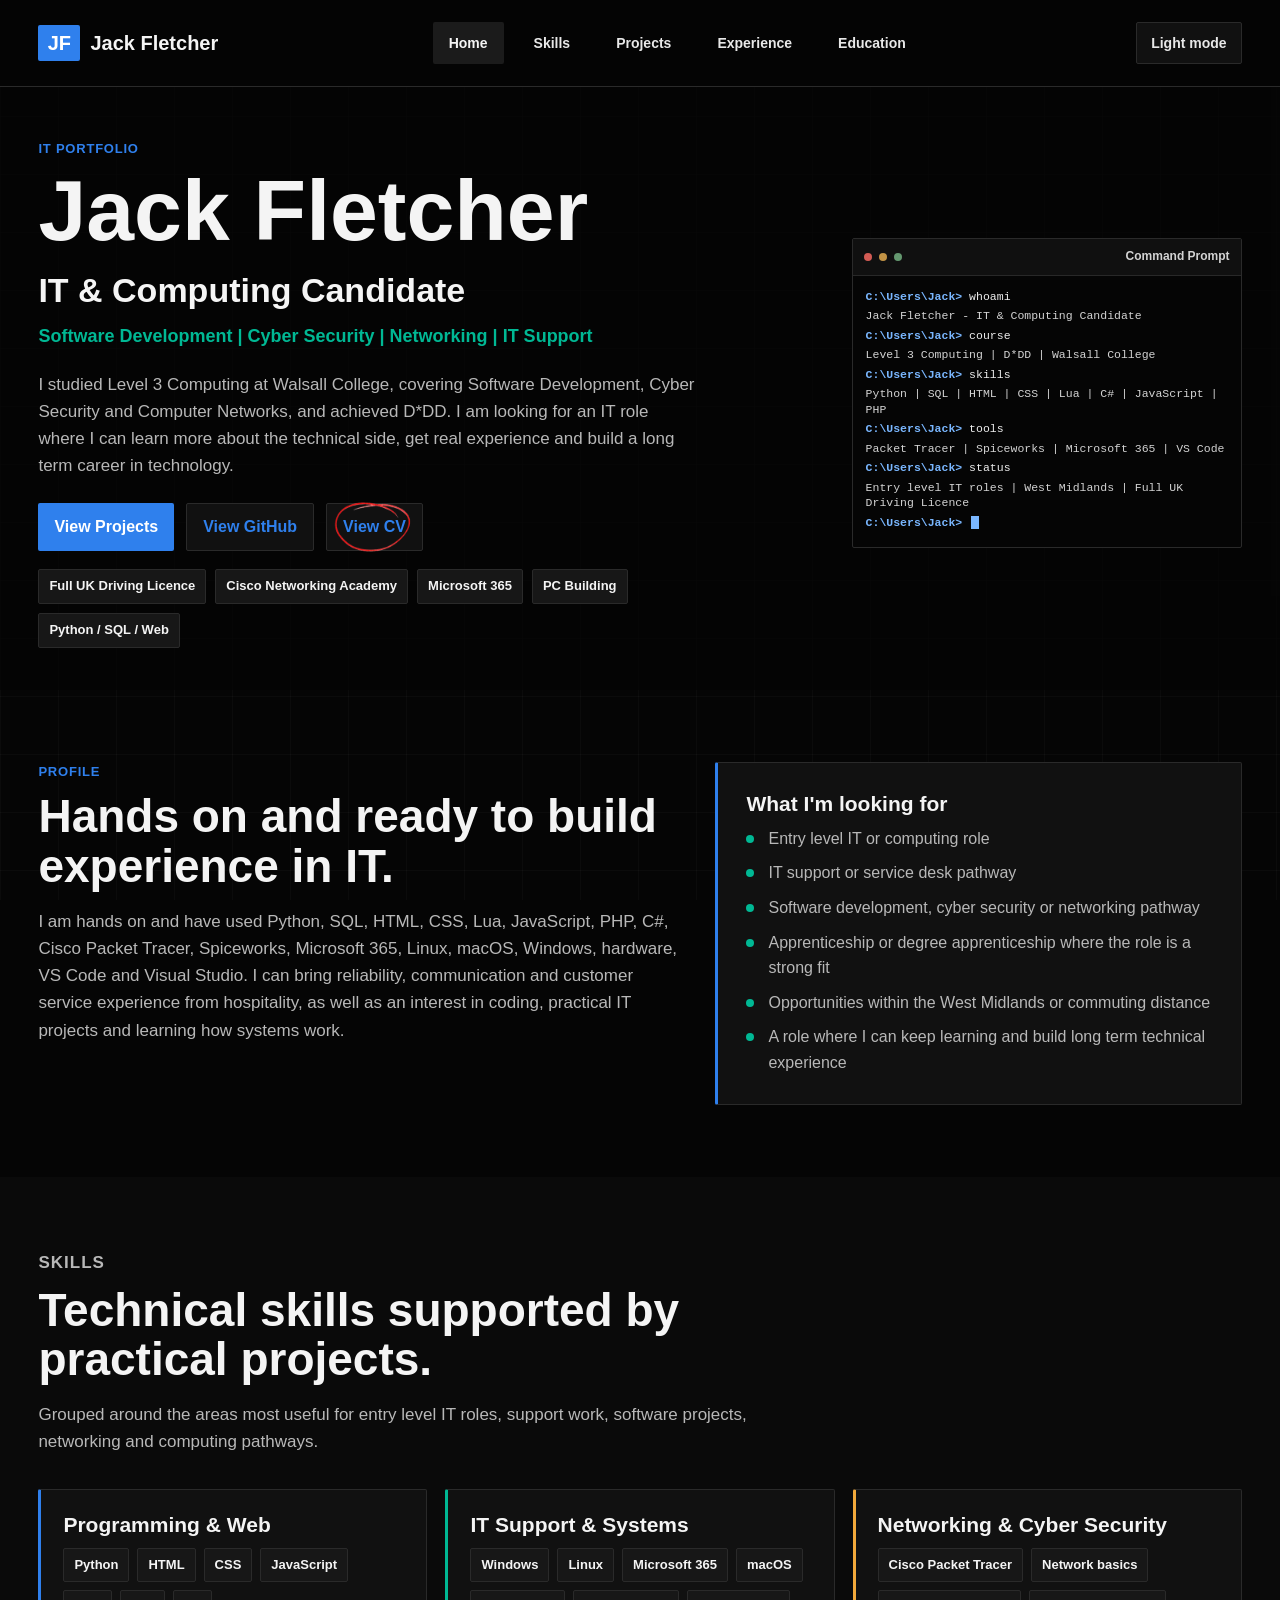
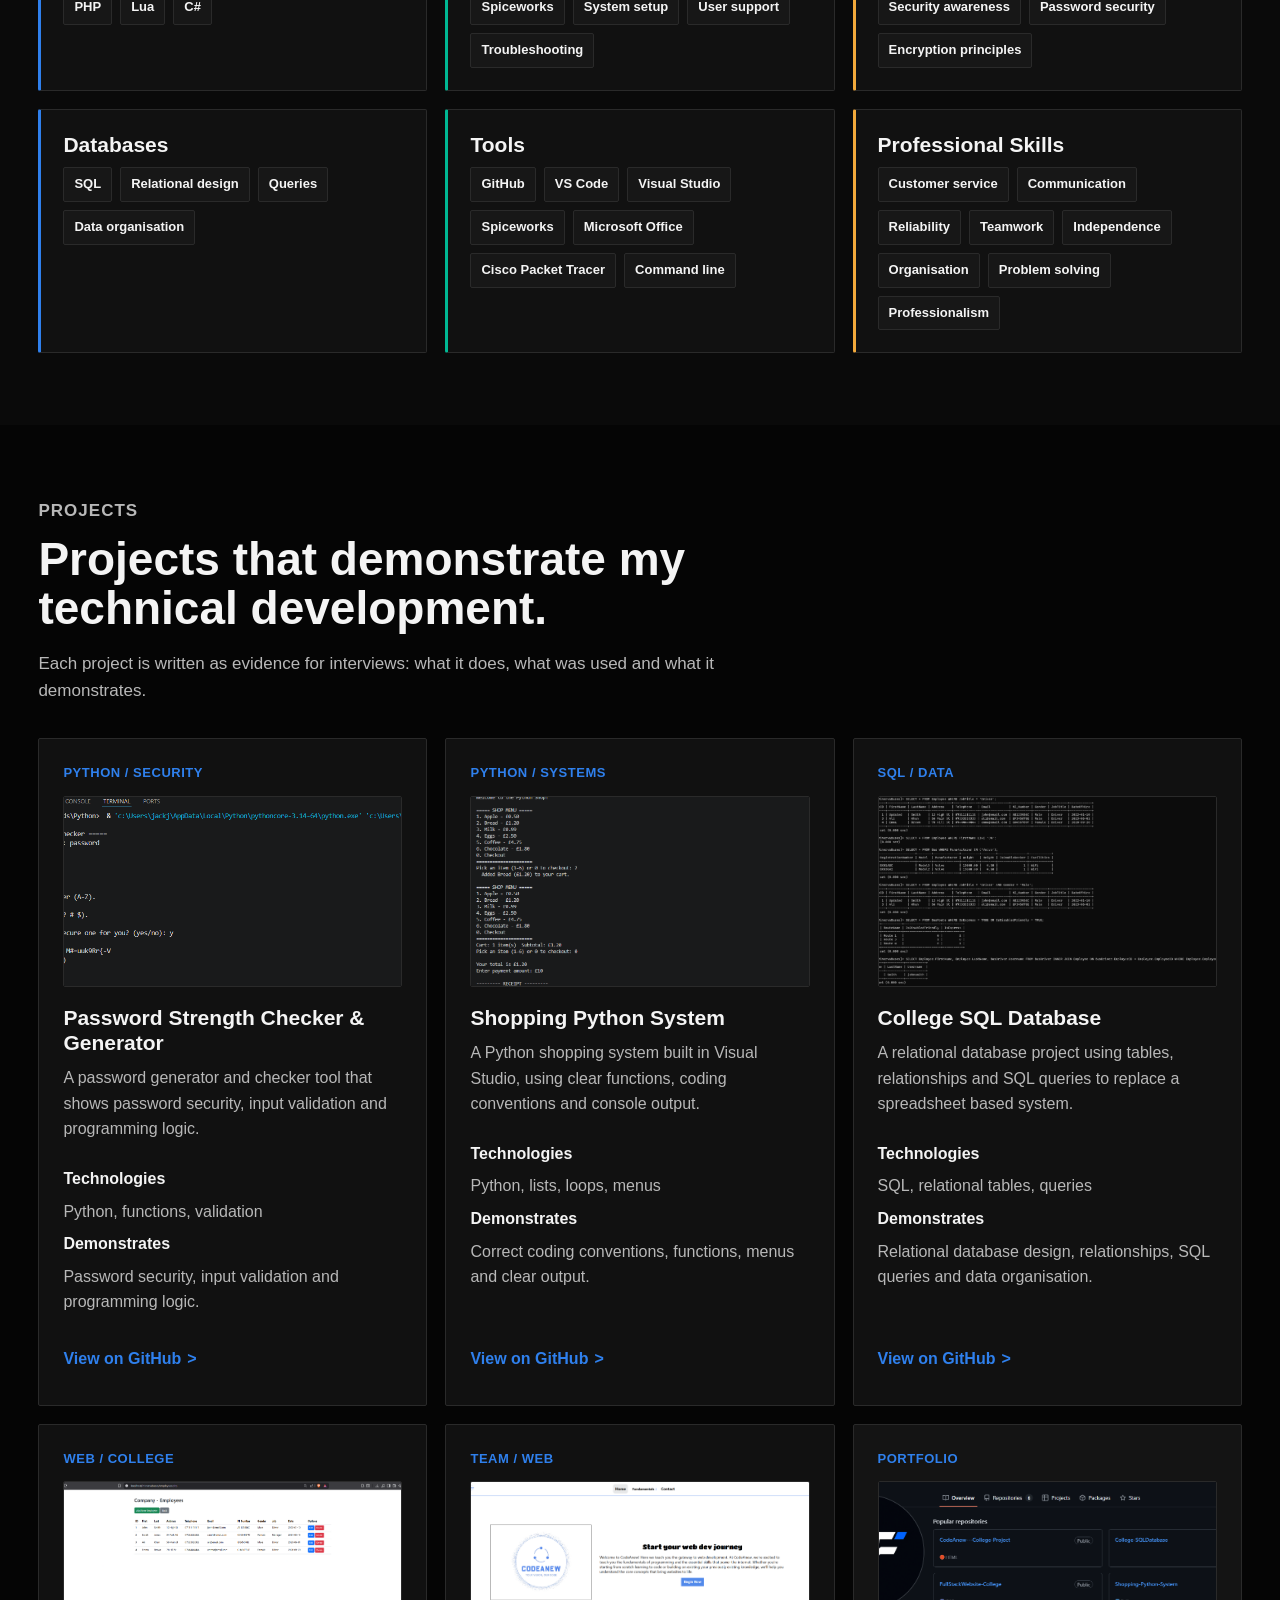
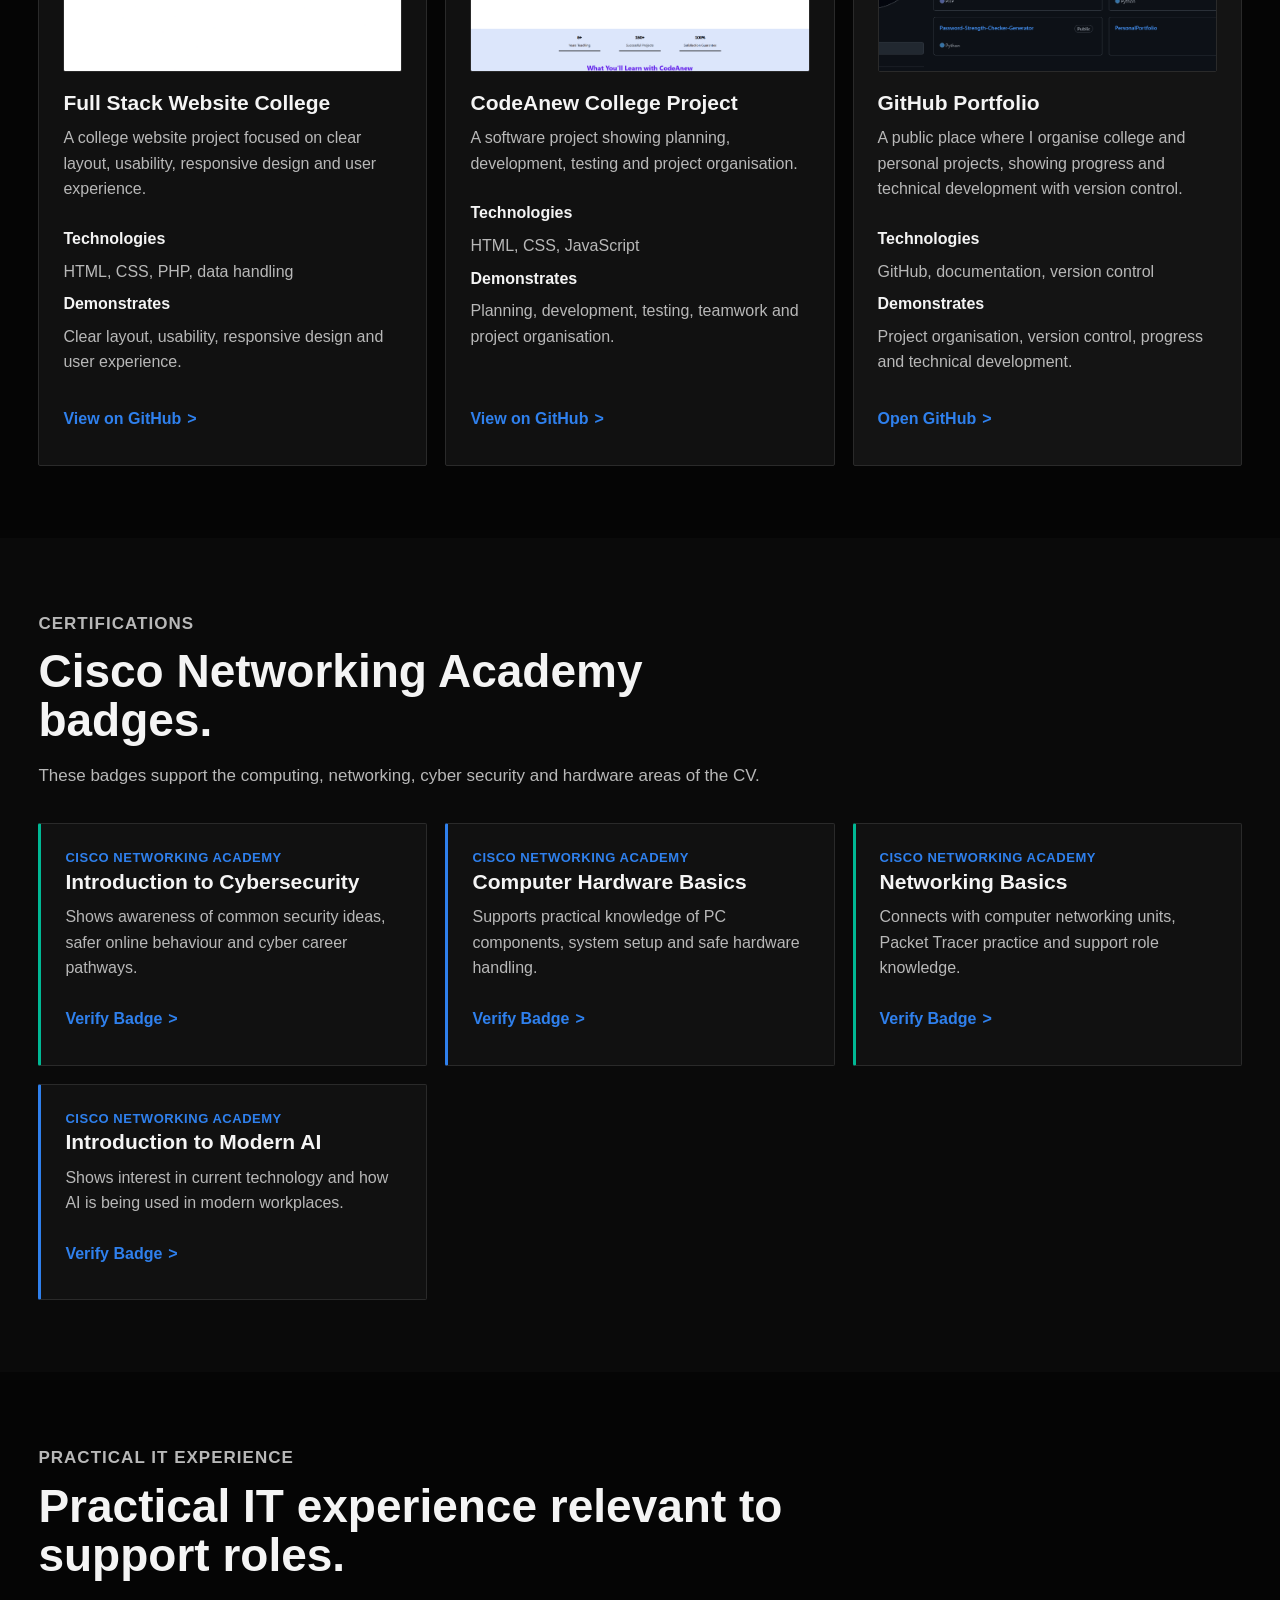
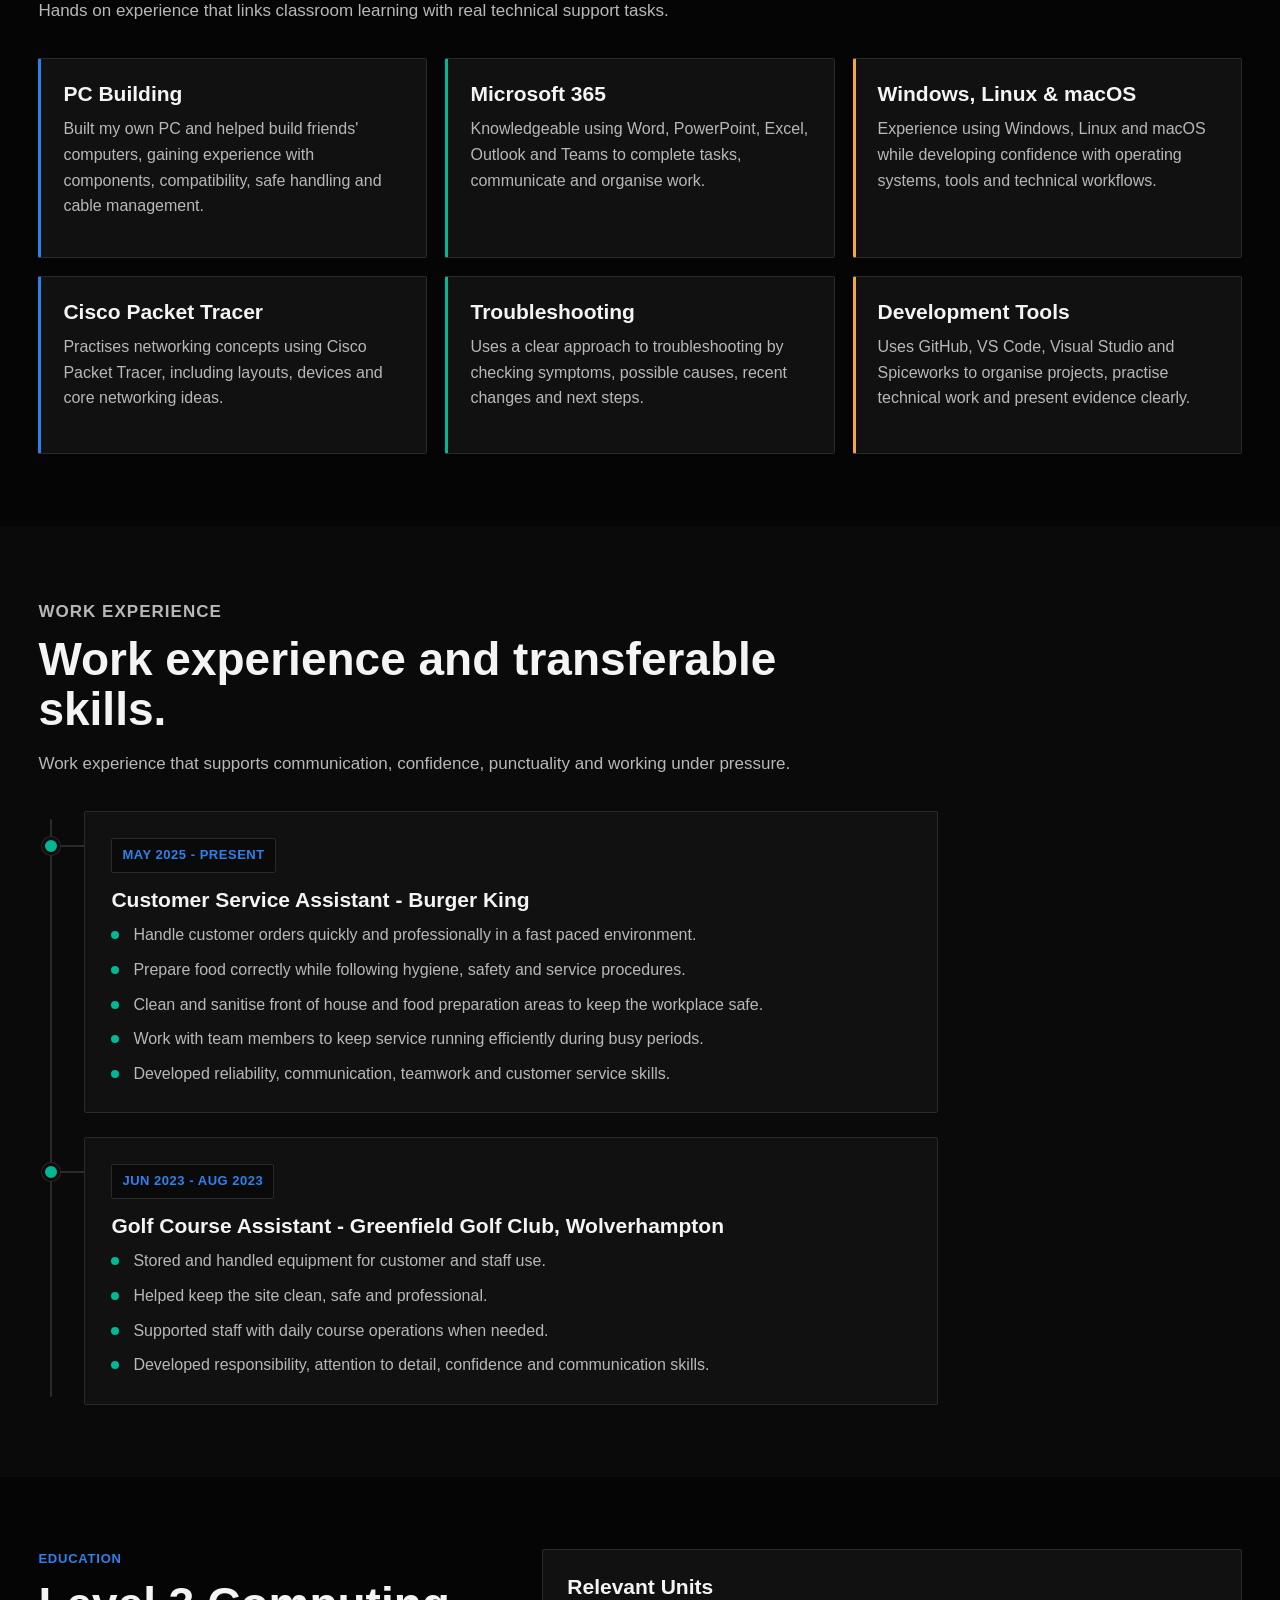
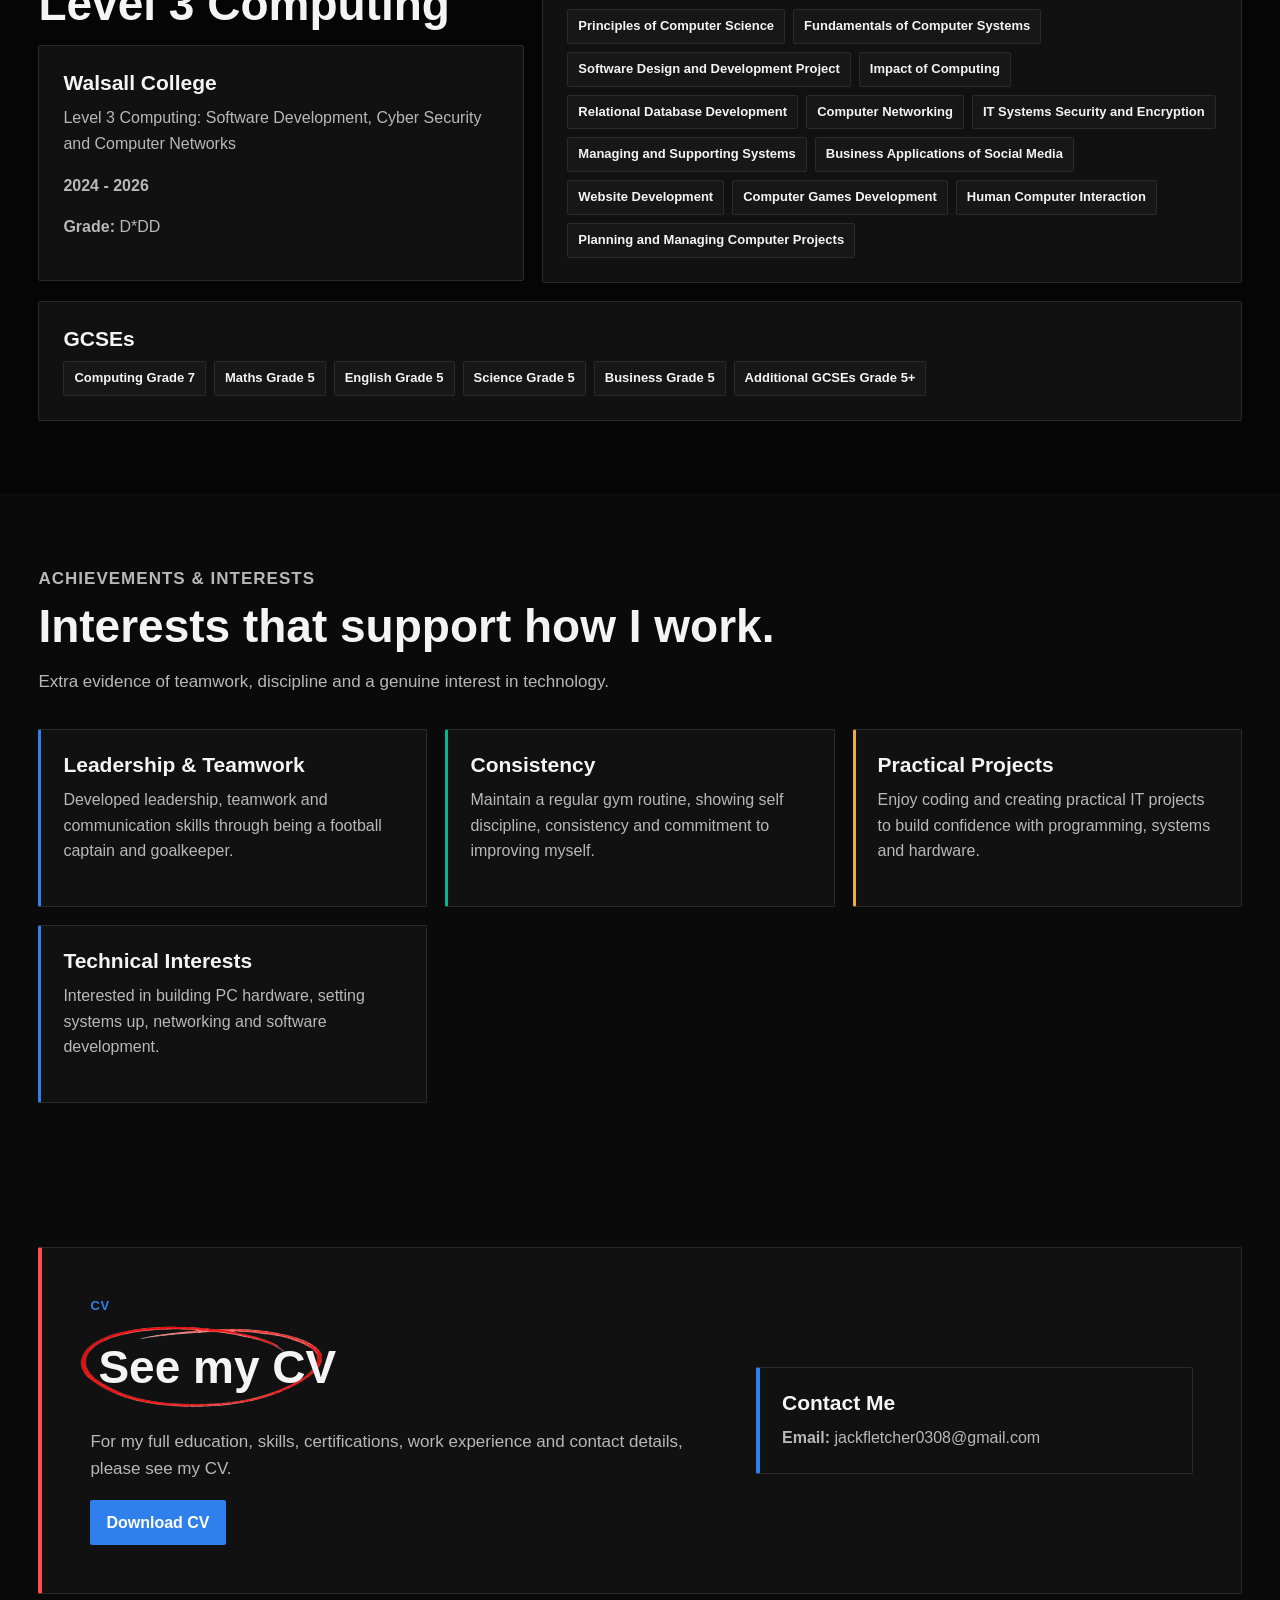
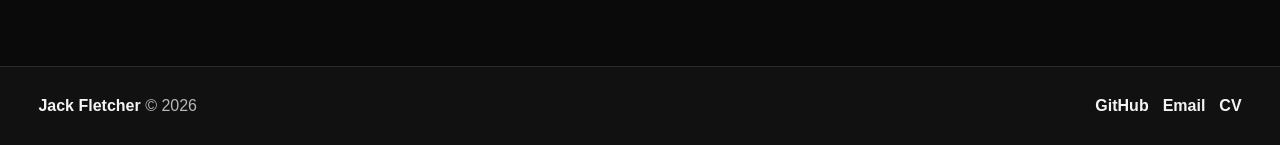
==== commit 88a05aea: "Update index.html" ====
--- a/index.html
+++ b/index.html
@@ -9,7 +9,7 @@
   <meta name="author" content="Jack Fletcher">
   <link rel="canonical" href="https://jjackfletcher.github.io/portfolio/">
   <meta property="og:title" content="Jack Fletcher | IT Portfolio">
-  <meta property="og:description" content="A clean IT portfolio for a Level 3 Computing student based near Walsall.">
+  <meta property="og:description" content="IT portfolio for Jack Fletcher.">
   <meta property="og:type" content="website">
   <link rel="icon" href="assets/images/favicon.svg" type="image/svg+xml">
   <link rel="stylesheet" href="style.css?v=48">
@@ -49,7 +49,7 @@
     <section class="hero-section section-pad" id="home">
       <div class="page-shell hero-grid">
         <div class="hero-copy">
-          <p class="eyebrow">IT CV Portfolio</p>
+          <p class="eyebrow">IT Portfolio</p>
           <h1>Jack Fletcher</h1>
           <p class="hero-subtitle">IT & Computing Candidate</p>
           <p class="hero-line">Software Development | Cyber Security | Networking | IT Support</p>
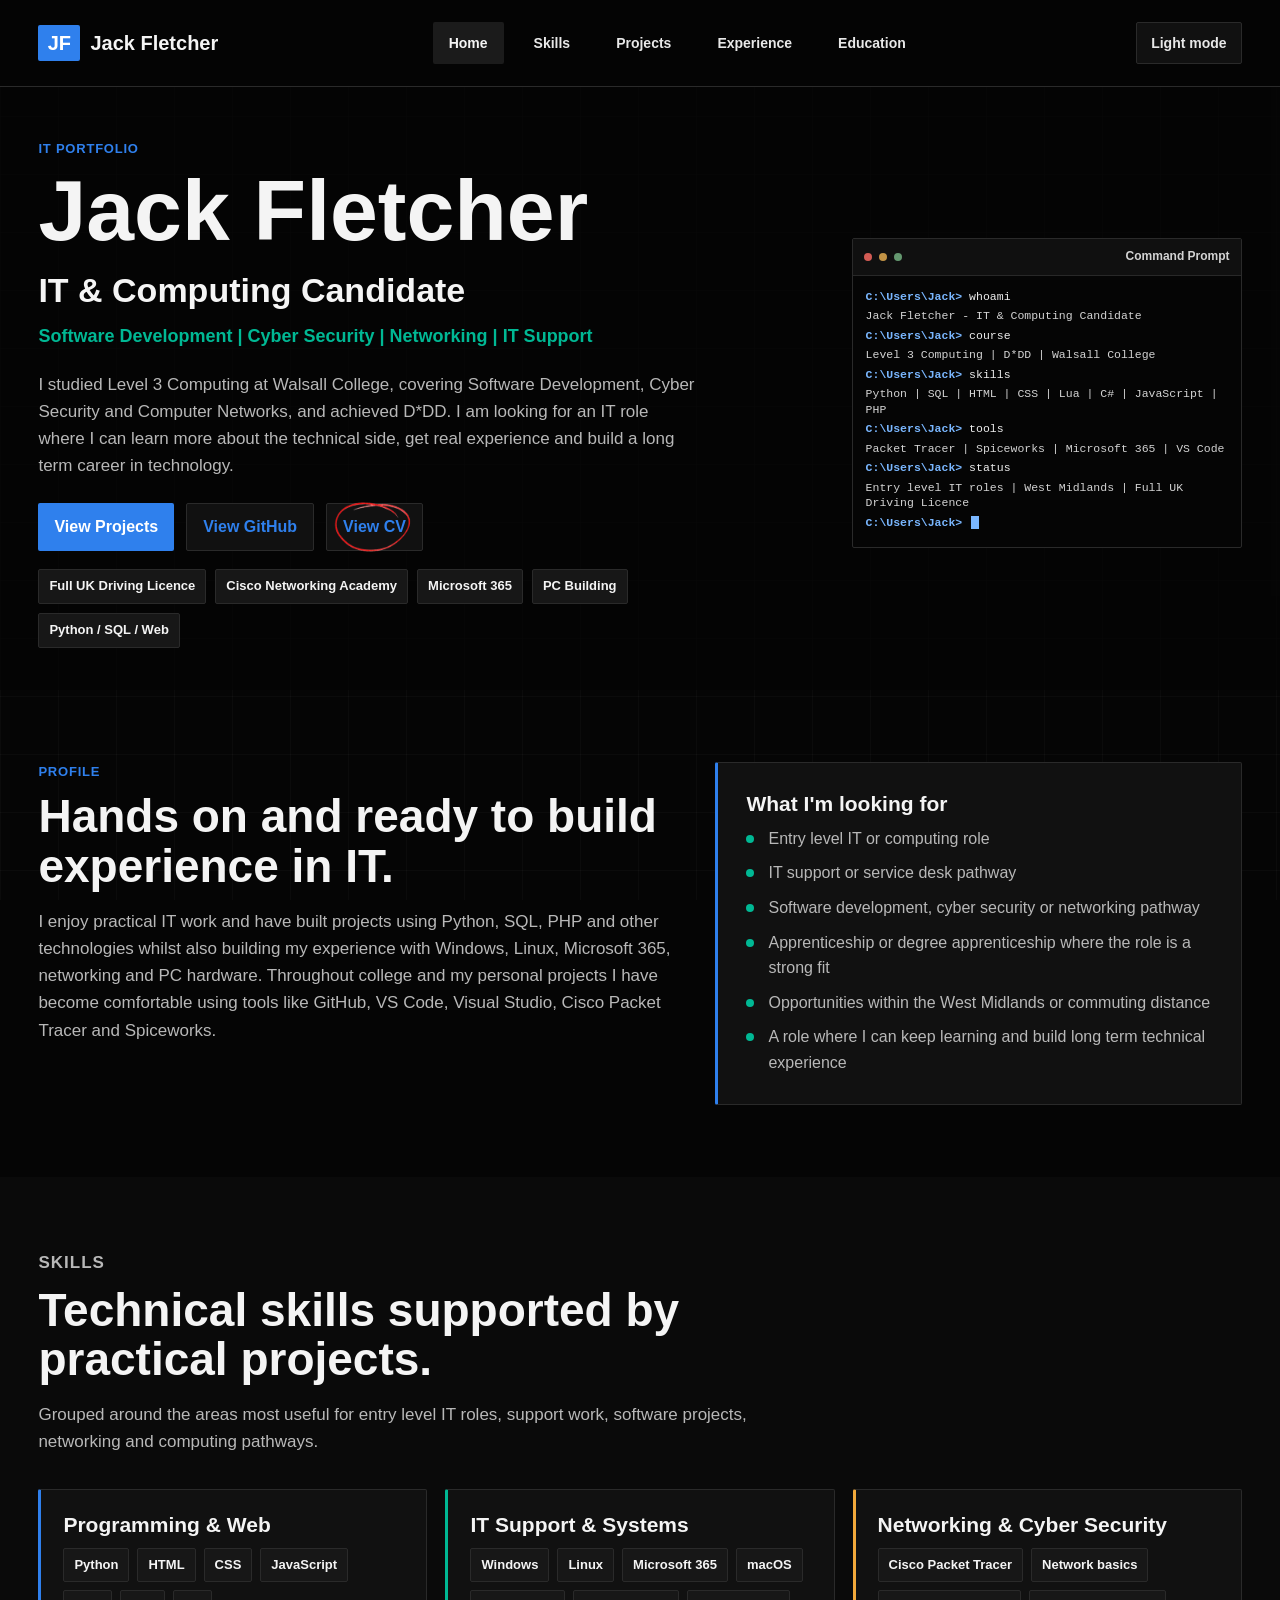
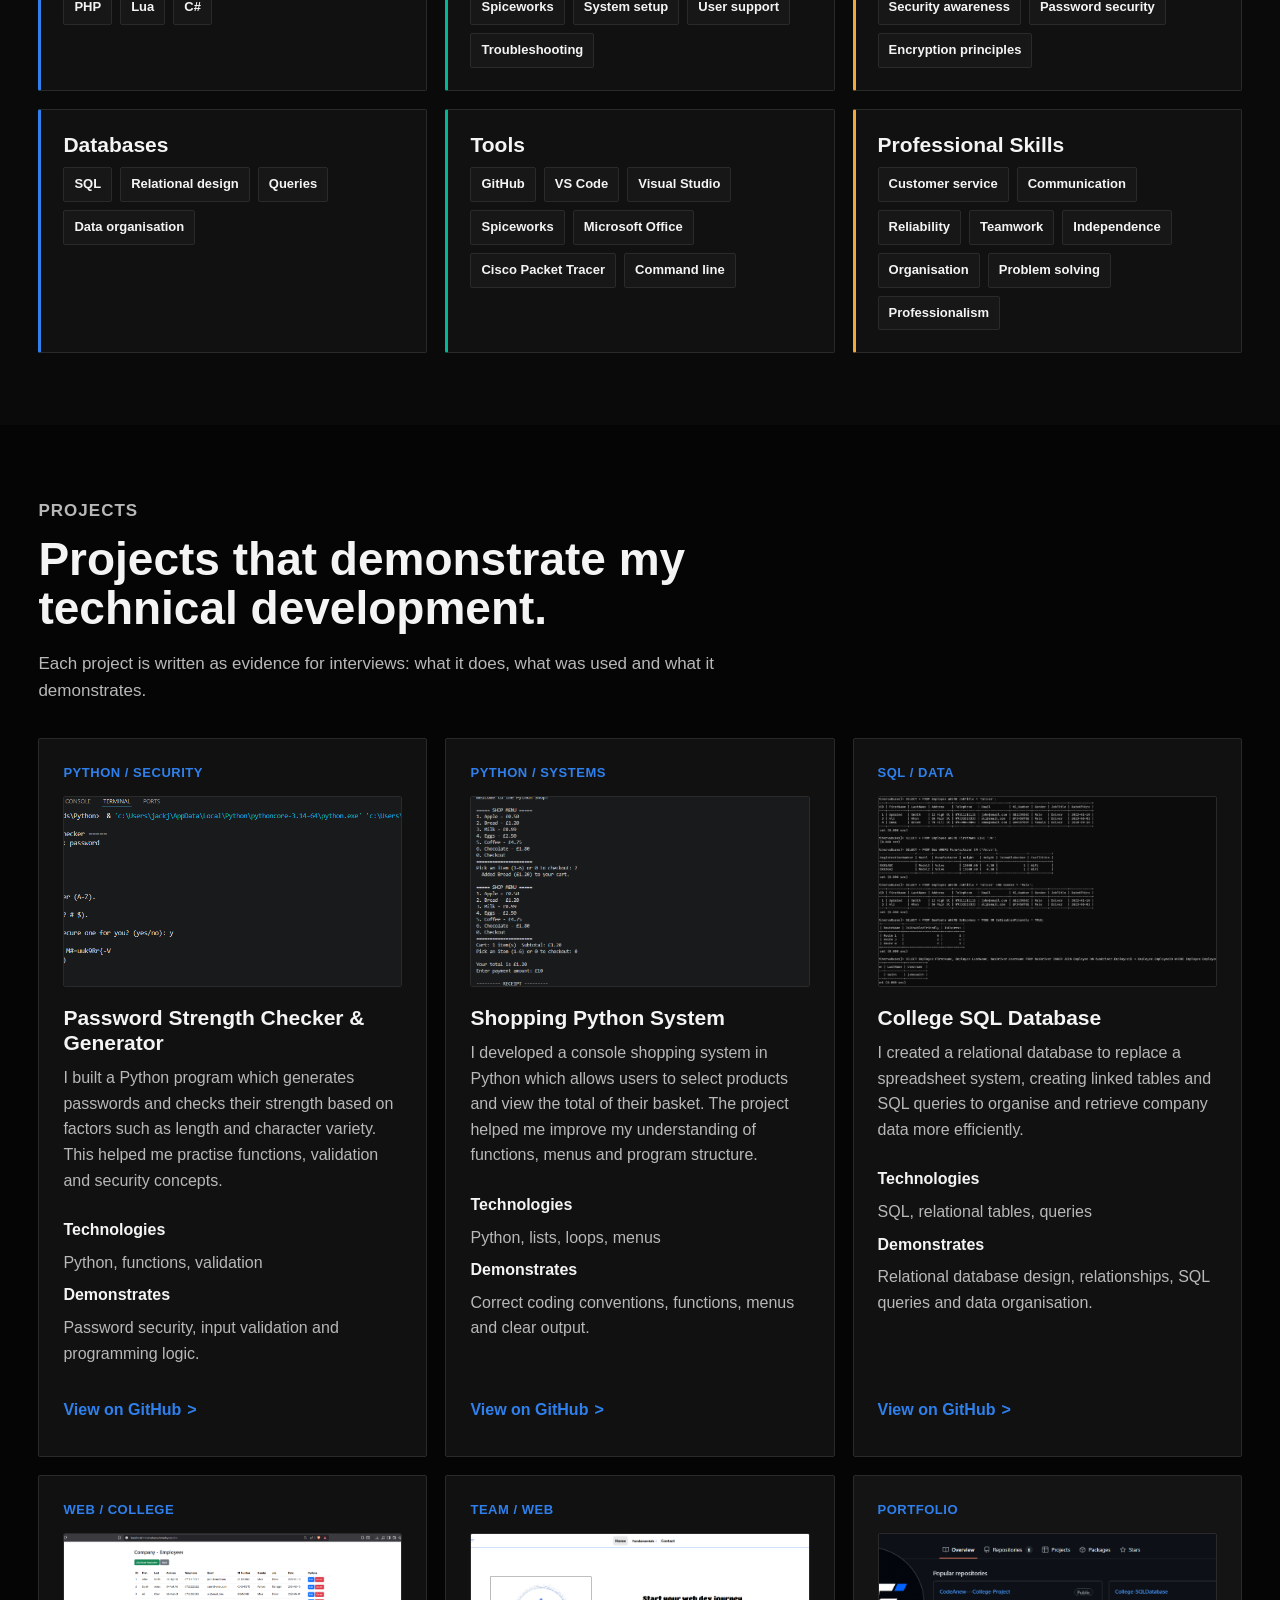
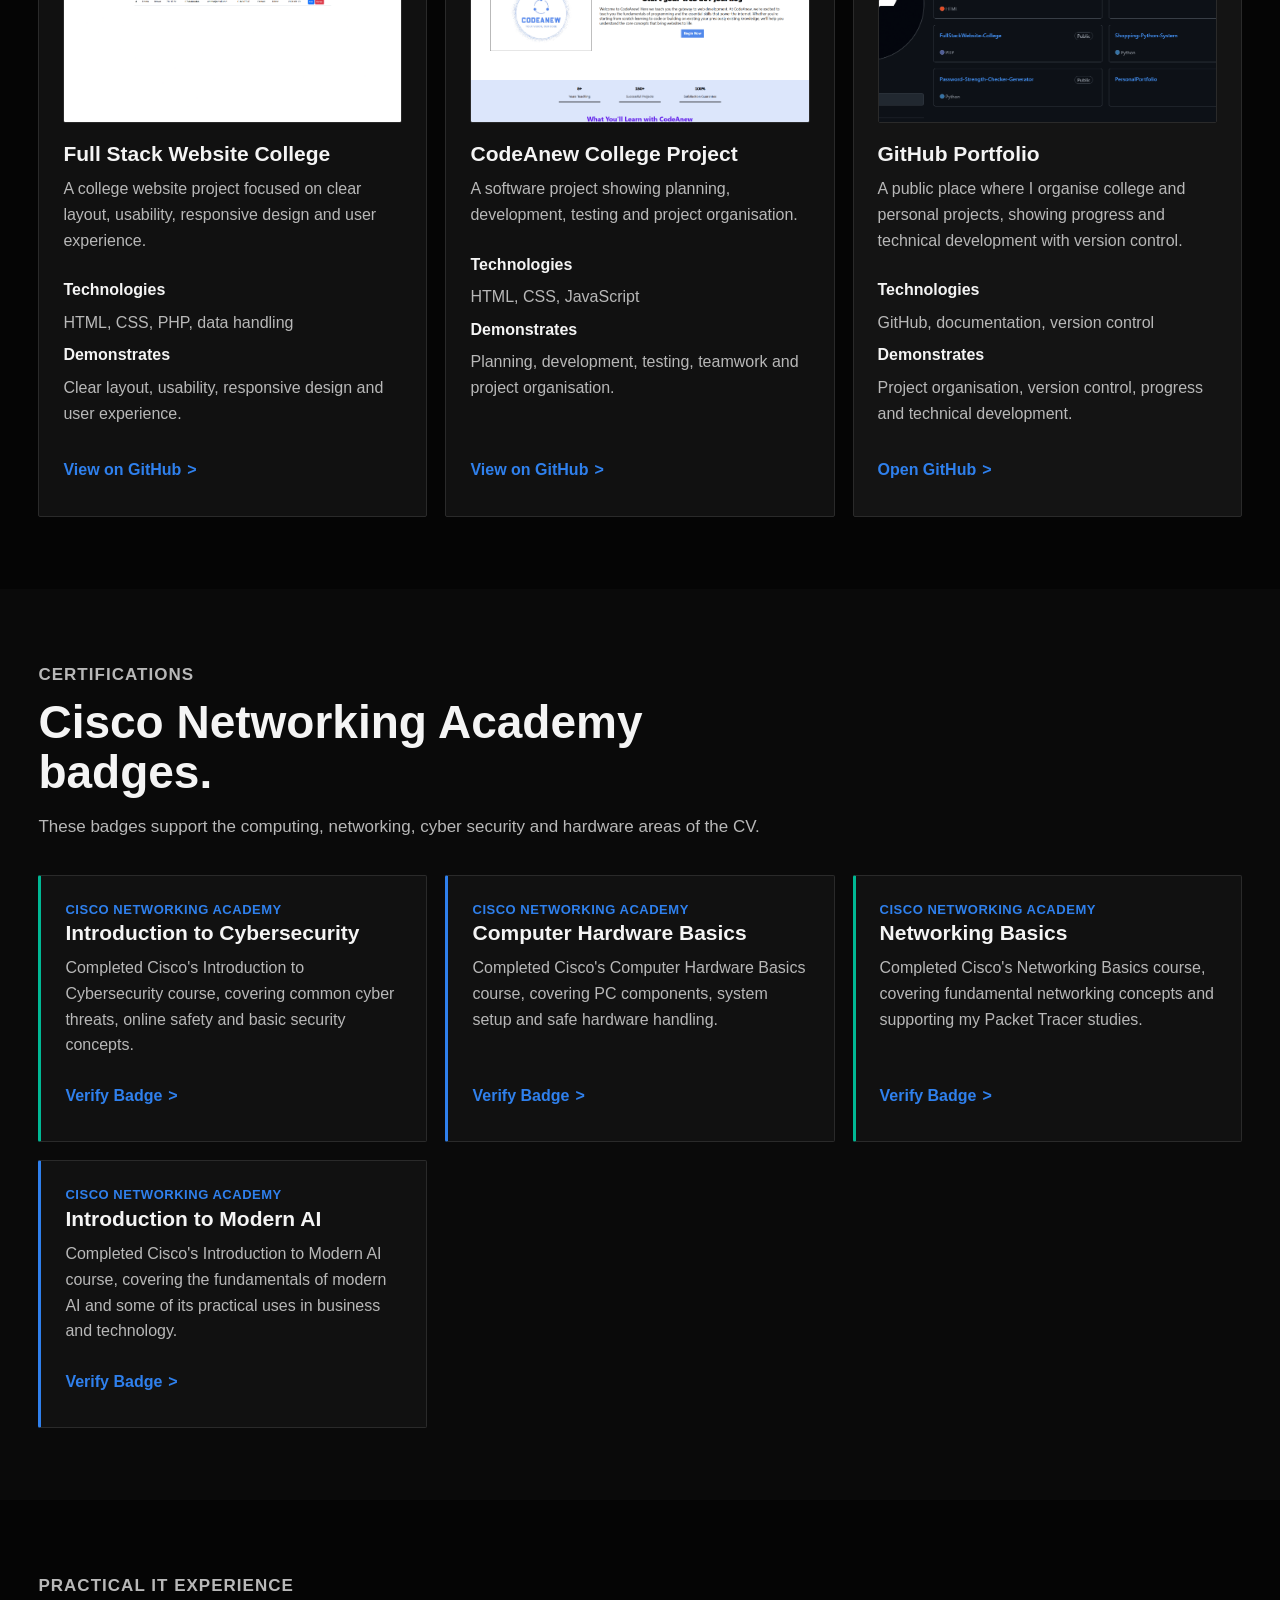
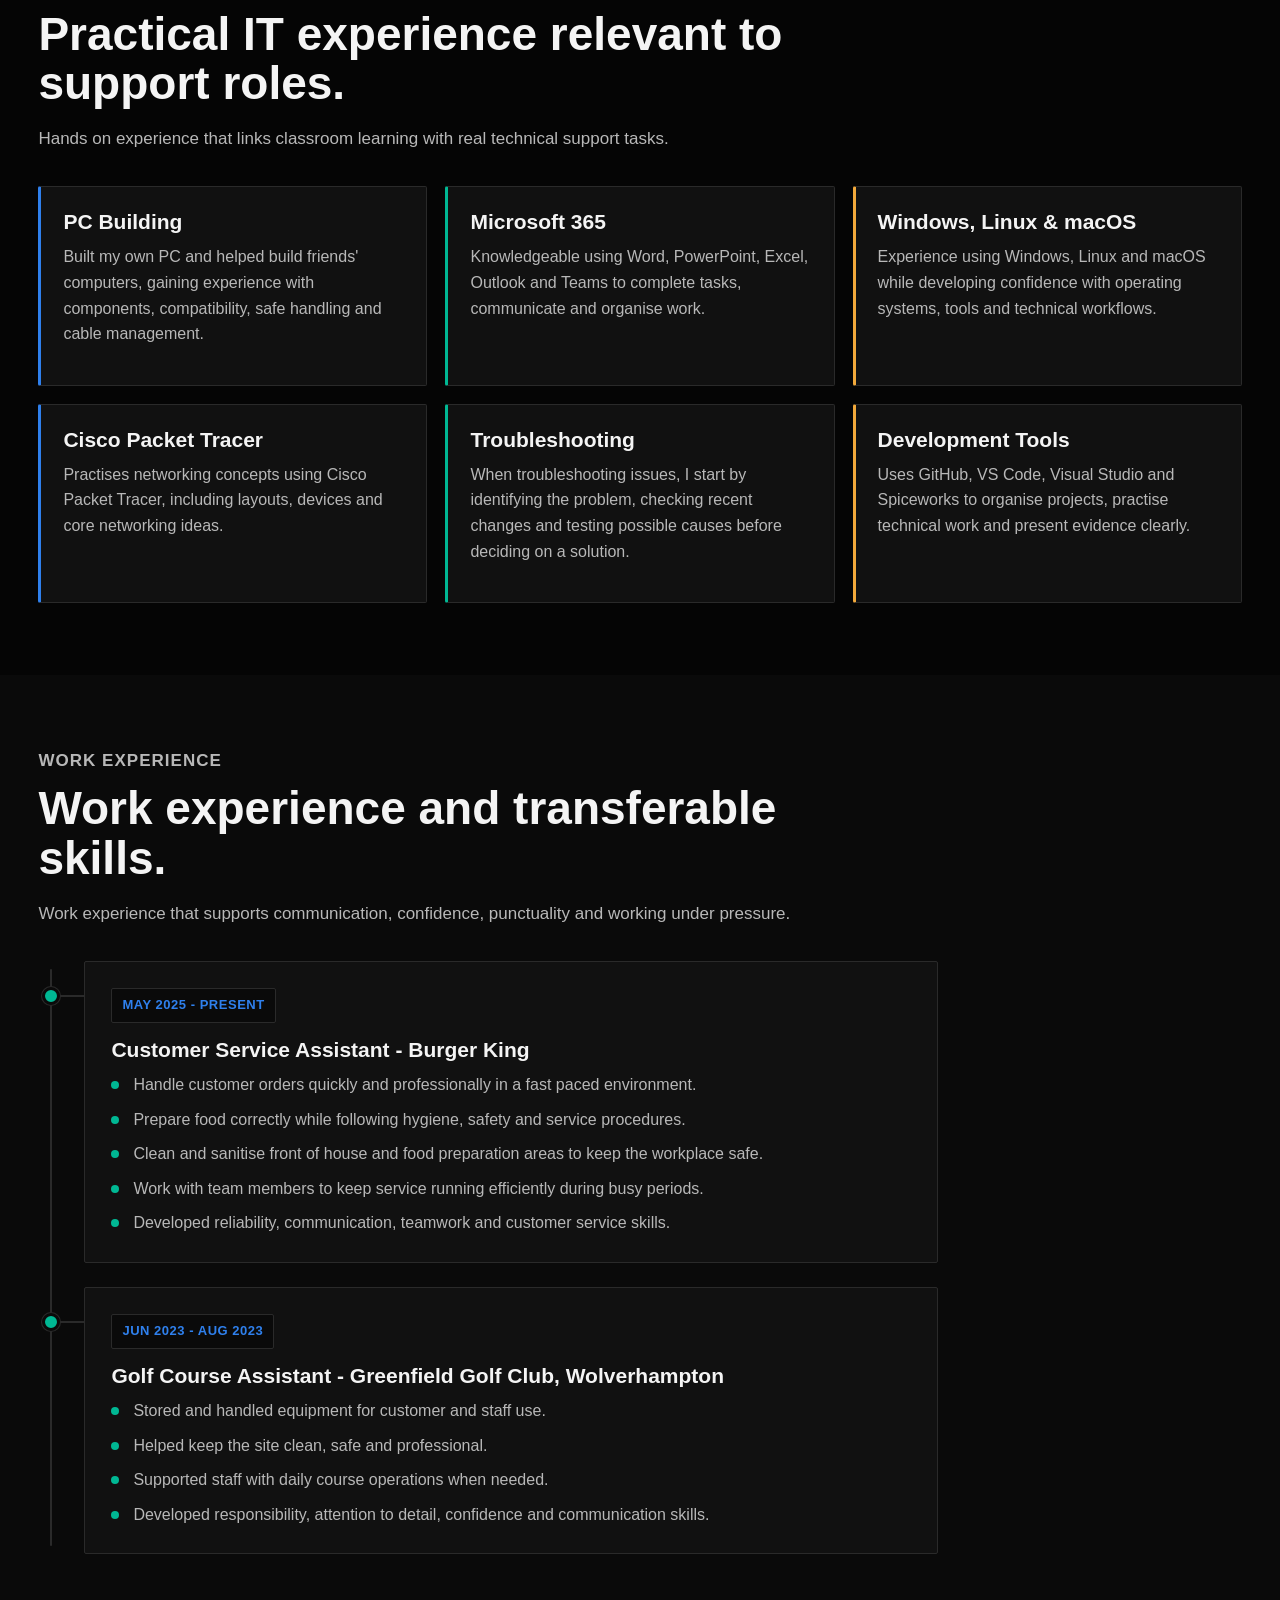
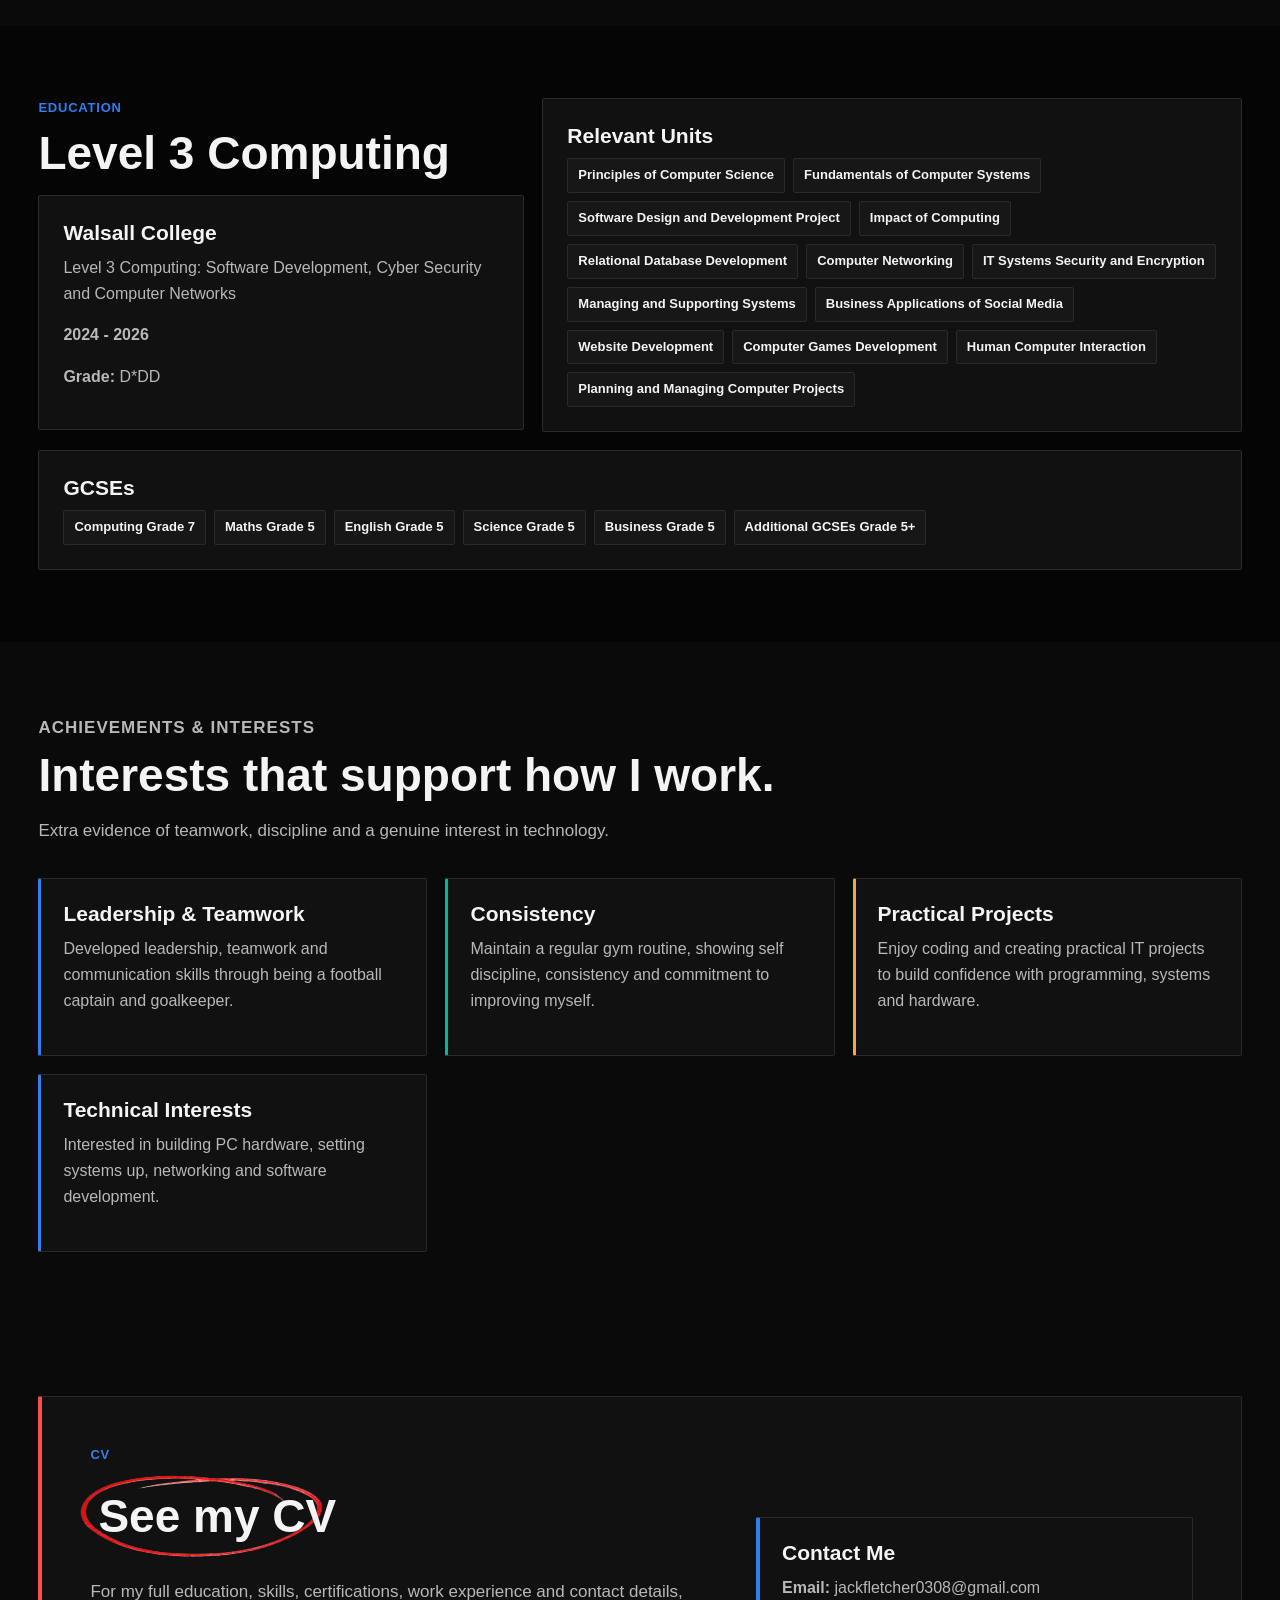
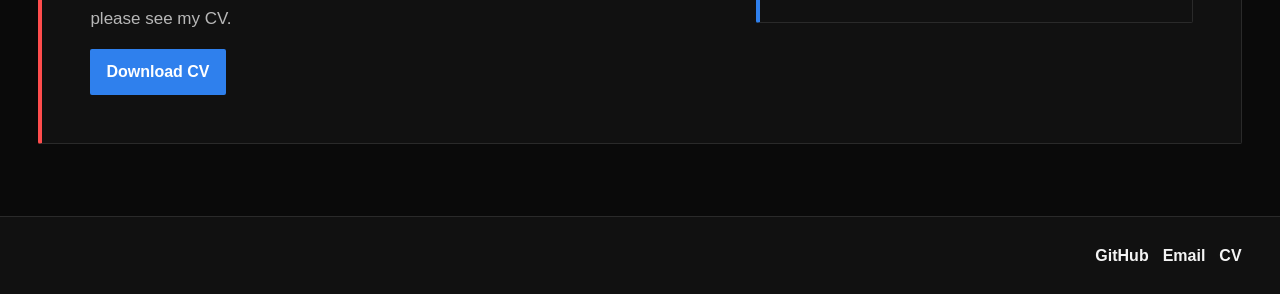
==== commit 884f02e3: "Update index.html" ====
--- a/index.html
+++ b/index.html
@@ -5,7 +5,7 @@
   <meta charset="UTF-8">
   <meta name="viewport" content="width=device-width, initial-scale=1.0">
   <title>Jack Fletcher | IT Portfolio</title>
-  <meta name="description" content="Jack Fletcher's IT and computing portfolio for entry level IT, software development, cyber security, networking and support roles.">
+  <meta name="description" content="Jack Fletcher's IT and computing portfolio for IT, software development, cyber security, networking roles.">
   <meta name="author" content="Jack Fletcher">
   <link rel="canonical" href="https://jjackfletcher.github.io/portfolio/">
   <meta property="og:title" content="Jack Fletcher | IT Portfolio">
@@ -102,7 +102,7 @@
         <div>
           <p class="section-kicker">Profile</p>
           <h2>Hands on and ready to build experience in IT.</h2>
-          <p class="section-text">I am hands on and have used Python, SQL, HTML, CSS, Lua, JavaScript, PHP, C#, Cisco Packet Tracer, Spiceworks, Microsoft 365, Linux, macOS, Windows, hardware, VS Code and Visual Studio. I can bring reliability, communication and customer service experience from hospitality, as well as an interest in coding, practical IT projects and learning how systems work.</p>
+          <p class="section-text">I enjoy practical IT work and have built projects using Python, SQL, PHP and other technologies whilst also building my experience with Windows, Linux, Microsoft 365, networking and PC hardware. Throughout college and my personal projects I have become comfortable using tools like  GitHub, VS Code, Visual Studio, Cisco Packet Tracer and Spiceworks.</p>
         </div>
 
         <article class="feature-card">
@@ -221,7 +221,7 @@
               <img src="assets/images/PythonPassword.png" alt="Screenshot of the password strength checker project" loading="lazy">
             </div>
             <h3>Password Strength Checker & Generator</h3>
-            <p>A password generator and checker tool that shows password security, input validation and programming logic.</p>
+            <p>I built a Python program which generates passwords and checks their strength based on factors such as length and character variety. This helped me practise functions, validation and security concepts.</p>
             <dl>
               <dt>Technologies</dt>
               <dd>Python, functions, validation</dd>
@@ -237,7 +237,7 @@
               <img src="assets/images/PythonShop.png" alt="Screenshot of the shopping Python system project" loading="lazy">
             </div>
             <h3>Shopping Python System</h3>
-            <p>A Python shopping system built in Visual Studio, using clear functions, coding conventions and console output.</p>
+            <p>I developed a console shopping system in Python which allows users to select products and view the total of their basket. The project helped me improve my understanding of functions, menus and program structure.</p>
             <dl>
               <dt>Technologies</dt>
               <dd>Python, lists, loops, menus</dd>
@@ -253,7 +253,7 @@
               <img src="assets/images/SQL.png" alt="Screenshot of the college SQL database project" loading="lazy">
             </div>
             <h3>College SQL Database</h3>
-            <p>A relational database project using tables, relationships and SQL queries to replace a spreadsheet based system.</p>
+            <p>I created a relational database to replace a spreadsheet system, creating linked tables and SQL queries to organise and retrieve company data more efficiently.</p>
             <dl>
               <dt>Technologies</dt>
               <dd>SQL, relational tables, queries</dd>
@@ -326,28 +326,28 @@
           <article class="cert-card">
             <span class="cert-issuer">Cisco Networking Academy</span>
             <h3>Introduction to Cybersecurity</h3>
-            <p>Shows awareness of common security ideas, safer online behaviour and cyber career pathways.</p>
+            <p>Completed Cisco's Introduction to Cybersecurity course, covering common cyber threats, online safety and basic security concepts.</p>
             <a class="text-button" href="https://www.credly.com/badges/e8046e71-9f40-4b8e-9d9b-db63831d5b10/public_url" target="_blank" rel="noopener noreferrer">Verify Badge</a>
           </article>
 
           <article class="cert-card">
             <span class="cert-issuer">Cisco Networking Academy</span>
             <h3>Computer Hardware Basics</h3>
-            <p>Supports practical knowledge of PC components, system setup and safe hardware handling.</p>
+            <p>Completed Cisco's Computer Hardware Basics course, covering PC components, system setup and safe hardware handling.</p>
             <a class="text-button" href="https://www.credly.com/badges/70487726-dcf8-4fdb-9d24-fbecfe268307/public_url" target="_blank" rel="noopener noreferrer">Verify Badge</a>
           </article>
 
           <article class="cert-card">
             <span class="cert-issuer">Cisco Networking Academy</span>
             <h3>Networking Basics</h3>
-            <p>Connects with computer networking units, Packet Tracer practice and support role knowledge.</p>
+            <p>Completed Cisco's Networking Basics course, covering fundamental networking concepts and supporting my Packet Tracer studies.</p>
             <a class="text-button" href="https://www.credly.com/badges/4c1a0545-a569-4350-8dda-ae72556a1b6c/public_url" target="_blank" rel="noopener noreferrer">Verify Badge</a>
           </article>
 
           <article class="cert-card">
             <span class="cert-issuer">Cisco Networking Academy</span>
             <h3>Introduction to Modern AI</h3>
-            <p>Shows interest in current technology and how AI is being used in modern workplaces.</p>
+            <p>Completed Cisco's Introduction to Modern AI course, covering the fundamentals of modern AI and some of its practical uses in business and technology.</p>
             <a class="text-button" href="https://www.credly.com/badges/8a88d185-73d3-427b-bd43-7c8fc8f0b303/public_url" target="_blank" rel="noopener noreferrer">Verify Badge</a>
           </article>
         </div>
@@ -385,7 +385,7 @@
 
           <article class="practical-card">
             <h3>Troubleshooting</h3>
-            <p>Uses a clear approach to troubleshooting by checking symptoms, possible causes, recent changes and next steps.</p>
+            <p>When troubleshooting issues, I start by identifying the problem, checking recent changes and testing possible causes before deciding on a solution.</p>
           </article>
 
           <article class="practical-card">
@@ -537,7 +537,7 @@
 
   <footer class="site-footer">
     <div class="page-shell footer-grid">
-      <p><strong>Jack Fletcher</strong> &copy; <span id="current-year"></span></p>
+      <p></p>
       <div class="footer-links">
         <a href="https://github.com/jjackfletcher" target="_blank" rel="noopener noreferrer">GitHub</a>
         <a href="mailto:jackfletcher0308@gmail.com">Email</a>
